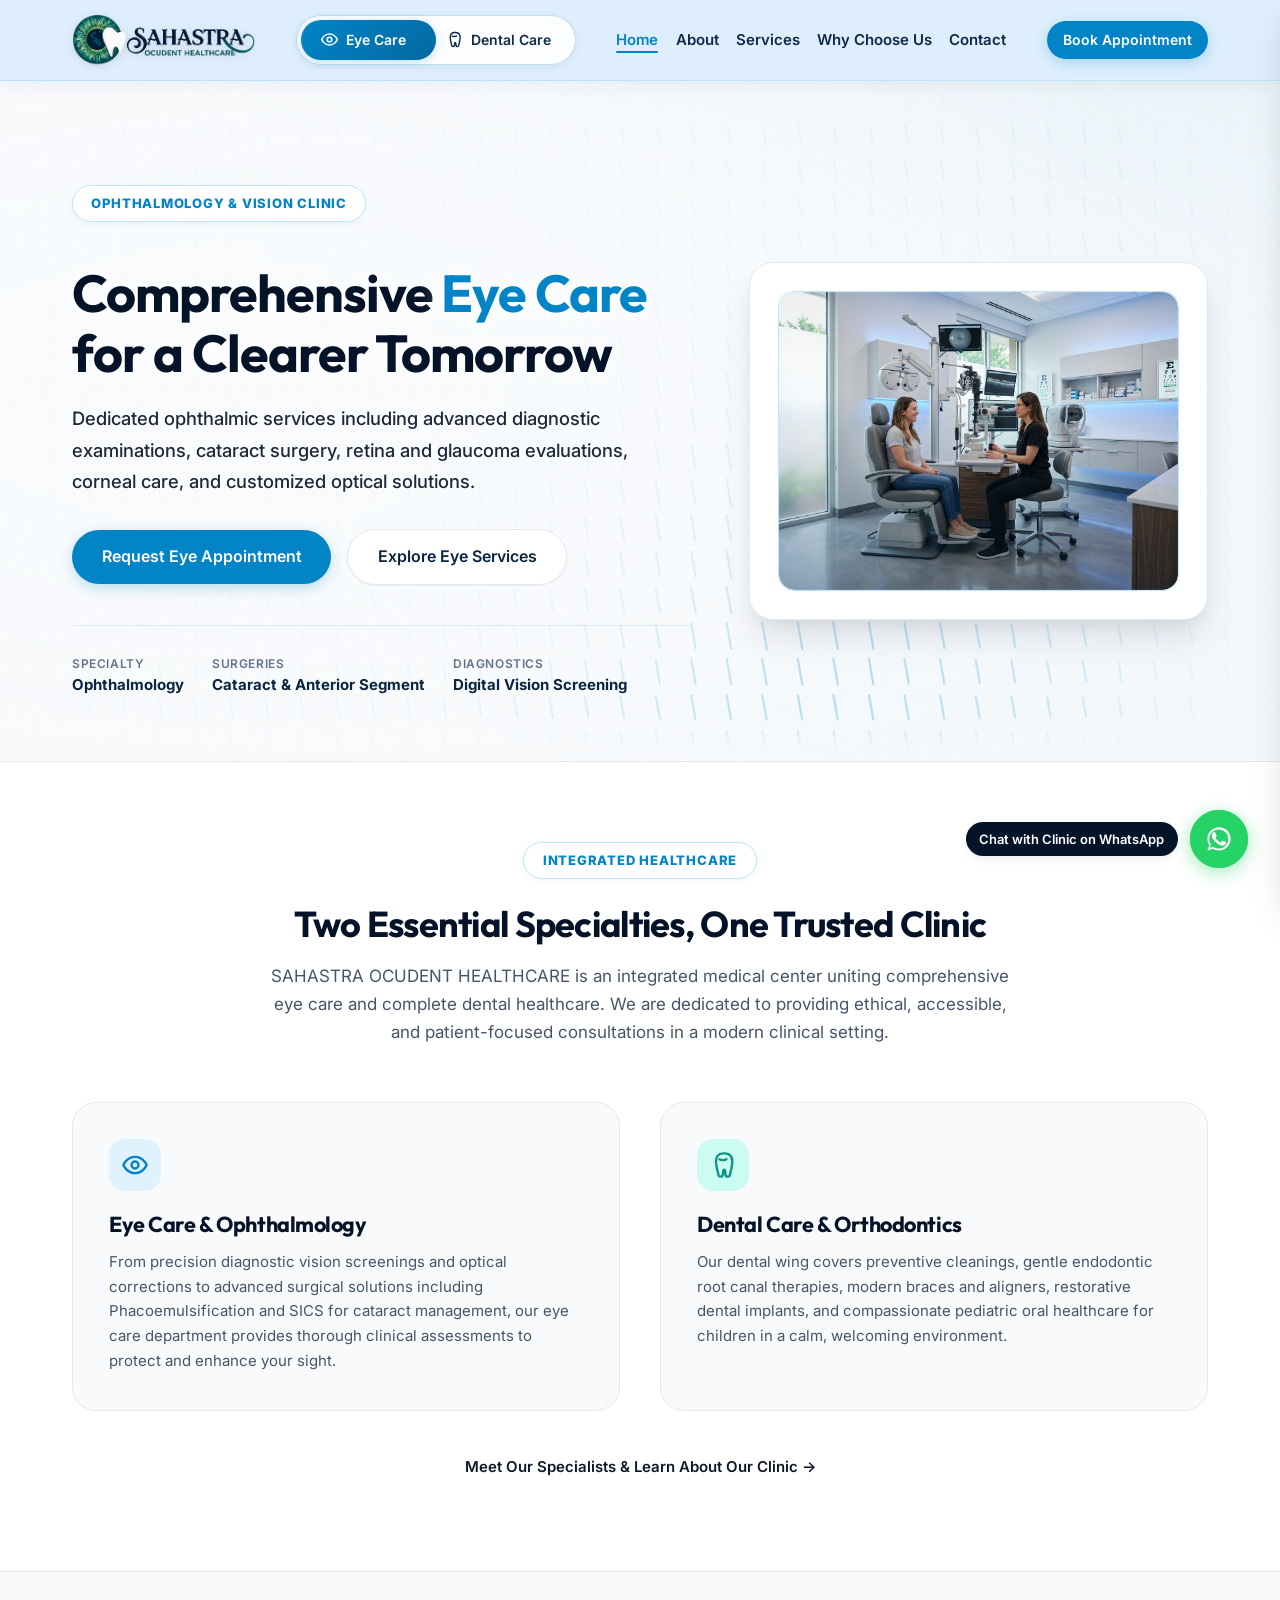
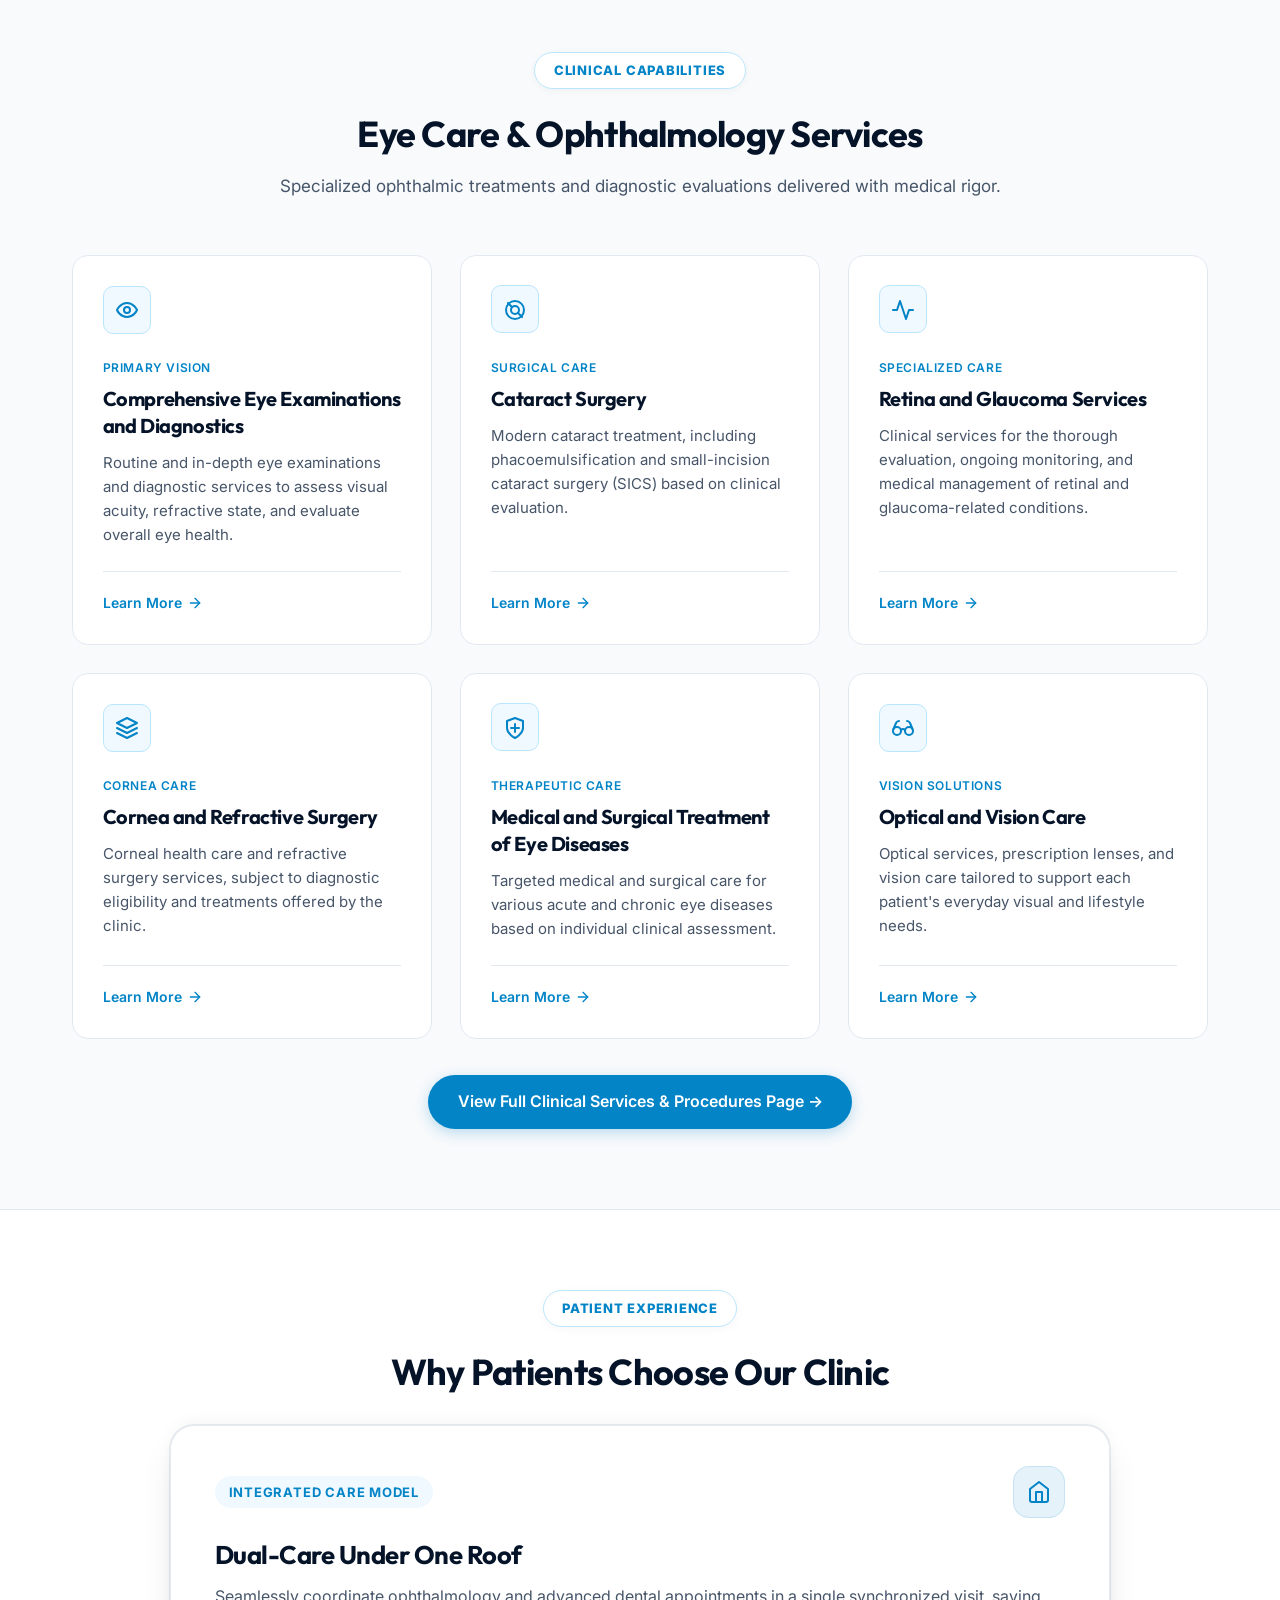
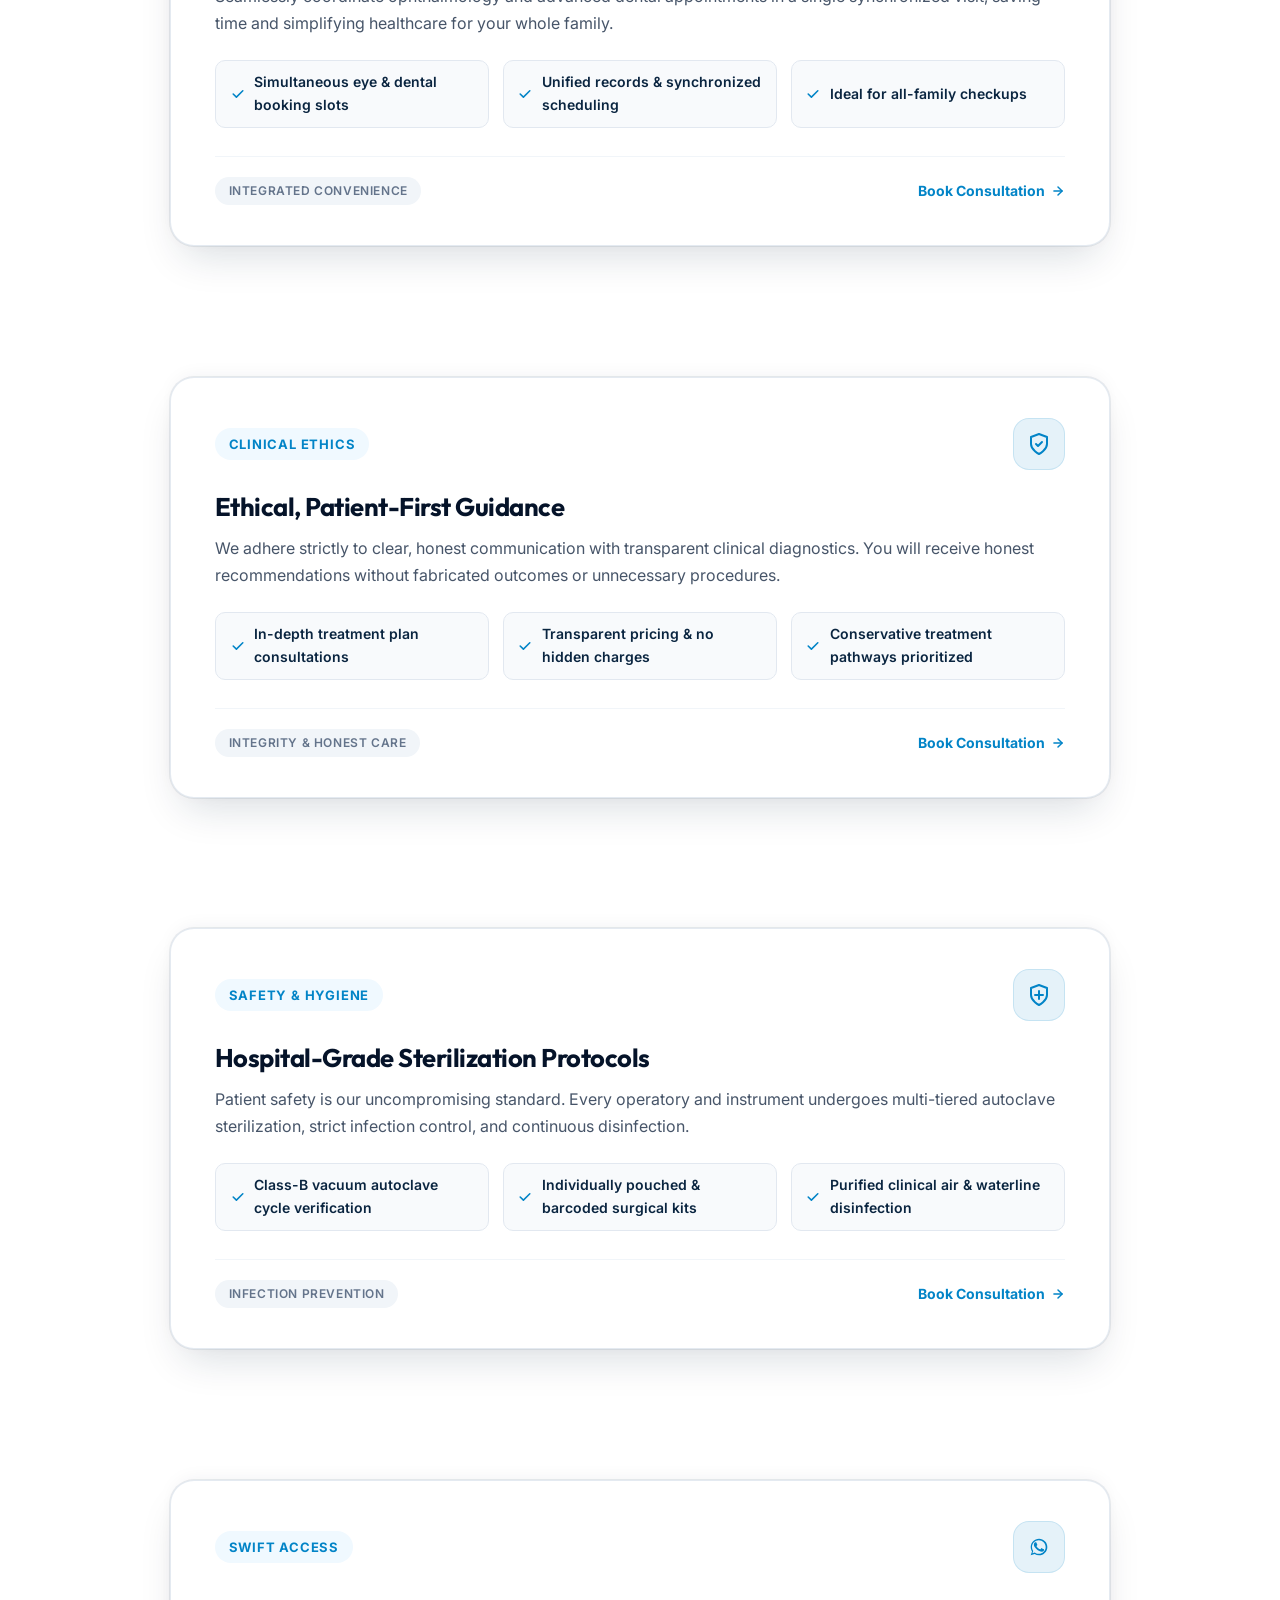
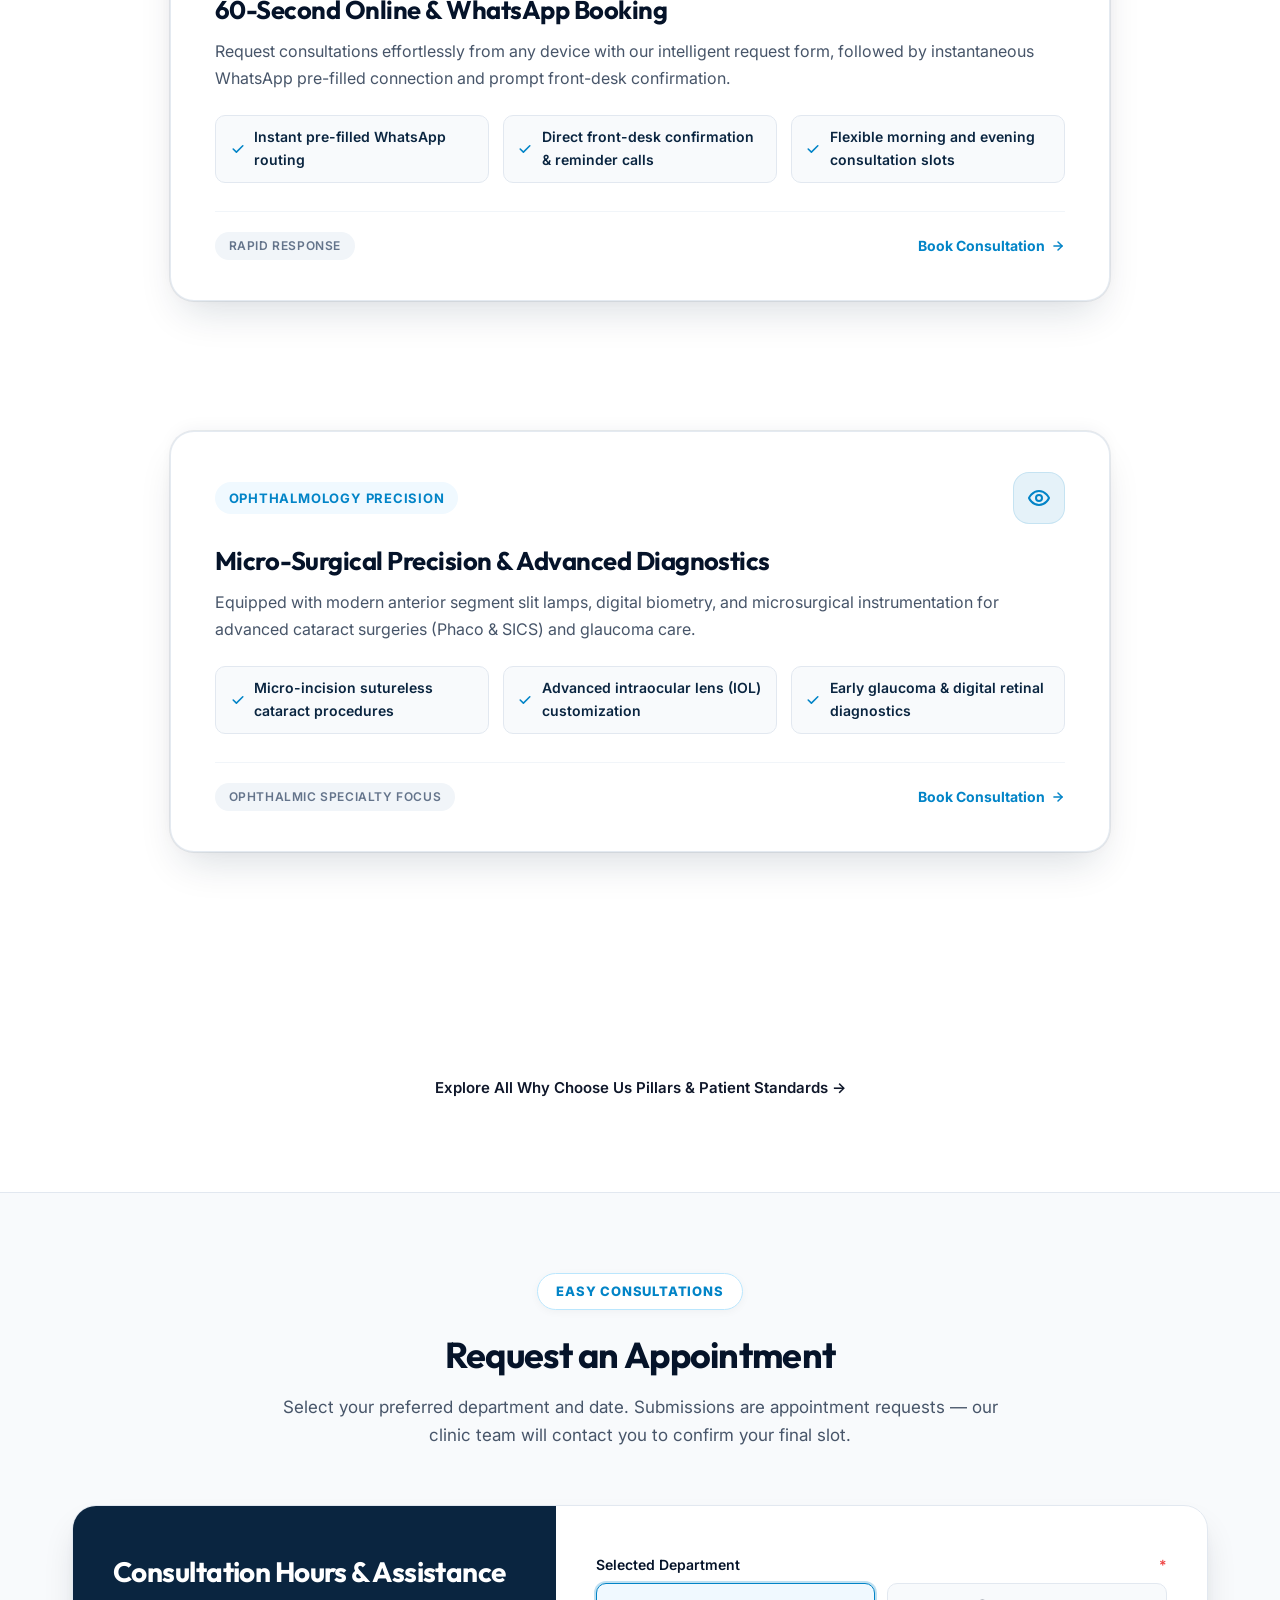
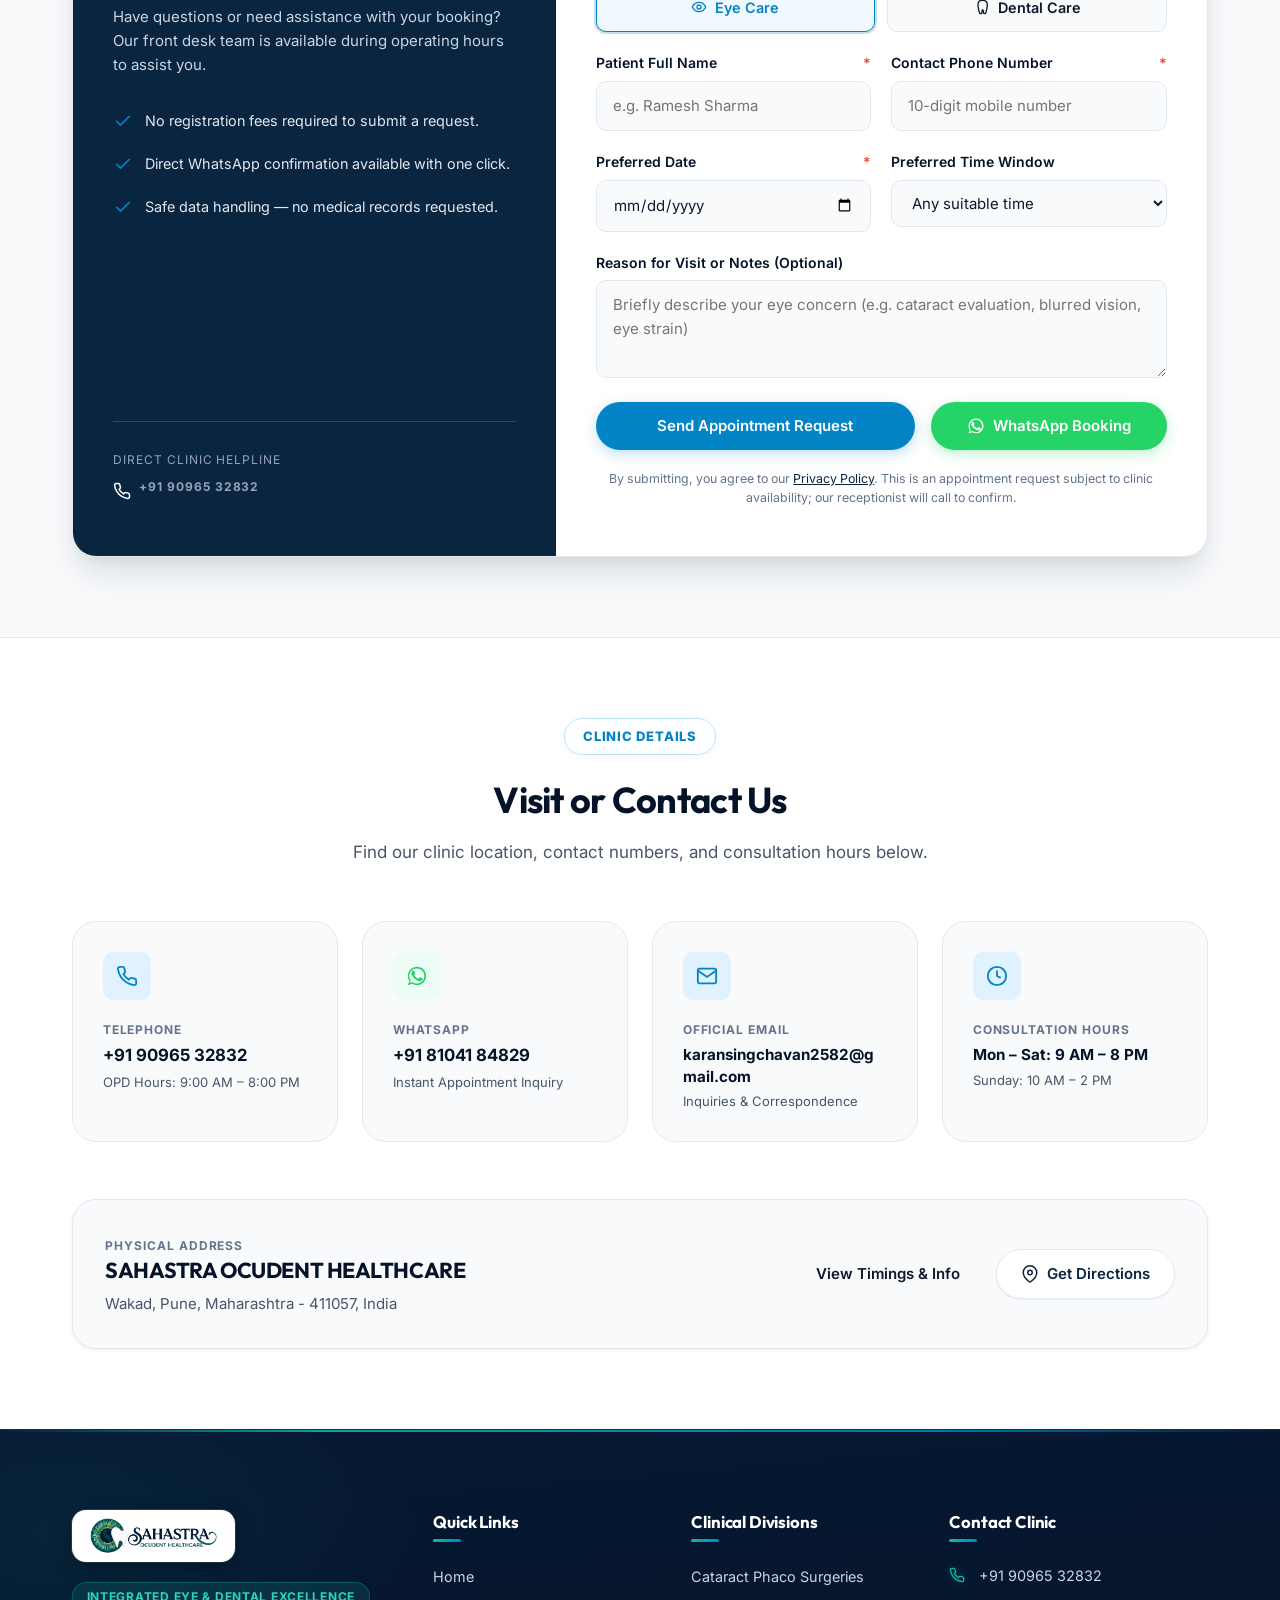
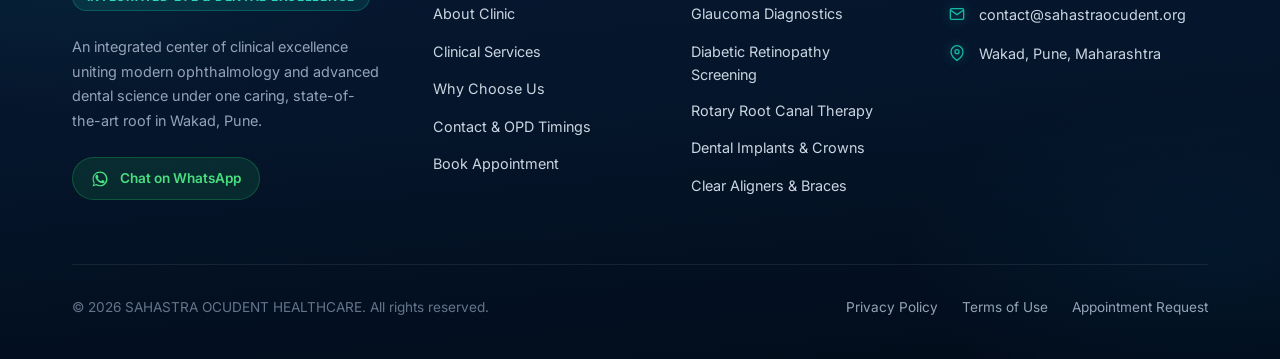
==== index.html @ e0b6ba3f "v1" ====
<!DOCTYPE html>
<html lang="en" data-department="eye-care">
<head>
  <meta charset="UTF-8">
  <meta name="viewport" content="width=device-width, initial-scale=1.0">
  <title>Eye Care & Ophthalmology | SAHASTRA OCUDENT HEALTHCARE</title>
  <meta name="description" content="Specialized eye examinations, cataract treatments (Phaco & SICS), retina, glaucoma, cornea, and vision care at Sahastra Ocudent Healthcare.">
  <meta name="keywords" content="eye care, ophthalmology, cataract surgery, dental clinic, dental care, dentist, root canal, braces, Sahastra Ocudent Healthcare">
  <meta name="author" content="SAHASTRA OCUDENT HEALTHCARE">
  
  <!-- Open Graph / Meta -->
  <meta property="og:type" content="website">
  <meta property="og:title" content="SAHASTRA OCUDENT HEALTHCARE - Integrated Eye & Dental Care">
  <meta property="og:description" content="Modern, compassionate eye care and dental healthcare clinic under one roof.">
  <meta property="og:image" content="assets/icons/Sahastra Ocellent Healthcare Logo.png">

  <!-- Google Fonts: Inter & Outfit -->
  <link rel="preconnect" href="https://fonts.googleapis.com">
  <link rel="preconnect" href="https://fonts.gstatic.com" crossorigin>
  <link href="https://fonts.googleapis.com/css2?family=Inter:wght@400;500;600;700&family=Outfit:wght@500;600;700;800&display=swap" rel="stylesheet">

  <!-- Custom Stylesheet -->
  <link rel="stylesheet" href="css/style.css?v=4.3">
</head>
<body>

  <!-- ========================================================================
       1. Top Header & Navigation with Department Switcher
       ======================================================================== -->
  <header class="site-header" id="site-header">
    <div class="container header-container">
      
      <!-- Brand Logo & Name (No 'LLP') -->
      <a href="index.html" class="brand-link" aria-label="Sahastra Ocudent Healthcare Homepage">
        <img src="assets/icons/sahastra-logo.png" alt="SAHASTRA OCUDENT HEALTHCARE Logo" class="brand-logo-img">
      </a>

      <!-- Defining Feature: Two-Button Department Switcher -->
      <nav class="dept-switcher-wrapper" aria-label="Department Switcher">
        <div class="dept-pill-indicator" id="dept-pill-indicator" aria-hidden="true"></div>
        <button type="button" class="dept-btn active" data-dept="eye-care" id="dept-btn-eye" aria-pressed="true">
          <svg viewBox="0 0 24 24" width="18" height="18" fill="none" stroke="currentColor" stroke-width="2" stroke-linecap="round" stroke-linejoin="round">
            <path d="M2 12s3-7 10-7 10 7 10 7-3 7-10 7-10-7-10-7Z"/>
            <circle cx="12" cy="12" r="3"/>
          </svg>
          <span>Eye Care</span>
        </button>
        <button type="button" class="dept-btn" data-dept="dental-care" id="dept-btn-dental" aria-pressed="false">
          <svg viewBox="0 0 24 24" width="18" height="18" fill="none" stroke="currentColor" stroke-width="2" stroke-linecap="round" stroke-linejoin="round">
            <path d="M12 2C8 2 6 5 6 9c0 3 1 7 2 11 0 1.5 1 2 2 2s2-1 2-3c0-2 .5-3 1-3s1 1 1 3c0 2 1 3 2 3s2-.5 2-2c1-4 2-8 2-11 0-4-2-7-7-7z"/>
            <path d="M9 7c1 1 5 1 6 0"/>
          </svg>
          <span>Dental Care</span>
        </button>
      </nav>

      <!-- Desktop Navigation Menu -->
      <ul class="nav-menu">
        <li><a href="/" class="nav-link active">Home</a></li>
        <li><a href="./about.html" class="nav-link">About</a></li>
        <li><a href="./services.html" class="nav-link">Services</a></li>
        <li><a href="./why-choose-us.html" class="nav-link">Why Choose Us</a></li>
        <li><a href="./contact.html" class="nav-link">Contact</a></li>
      </ul>

      <!-- Header Action -->
      <div class="header-actions">
        <a href="#appointment" class="btn btn-primary btn-sm header-cta-desktop">
          <span>Book Appointment</span>
        </a>

        <!-- Mobile Hamburger Button -->
        <button type="button" class="mobile-nav-toggle" id="mobile-nav-toggle" aria-label="Open mobile navigation menu" aria-expanded="false">
          <span></span>
          <span></span>
          <span></span>
        </button>
      </div>

    </div>
  </header>

  <!-- Mobile Navigation Drawer -->
  <div class="mobile-drawer-overlay" id="mobile-drawer-overlay"></div>
  <aside class="mobile-drawer" id="mobile-drawer" aria-label="Mobile Navigation">
    <div class="mobile-drawer-header">
      <img src="assets/icons/sahastra-logo.png" alt="SAHASTRA OCUDENT HEALTHCARE" style="height: 38px; width: auto; object-fit: contain;">
      <button type="button" class="mobile-drawer-close" id="mobile-drawer-close" aria-label="Close menu">
        <svg viewBox="0 0 24 24" width="20" height="20" fill="none" stroke="currentColor" stroke-width="2" stroke-linecap="round" stroke-linejoin="round">
          <line x1="18" y1="6" x2="6" y2="18"></line>
          <line x1="6" y1="6" x2="18" y2="18"></line>
        </svg>
      </button>
    </div>

    <ul class="mobile-nav-list">
      <li><a href="index.html" class="mobile-nav-link active">Home</a></li>
      <li><a href="about.html" class="mobile-nav-link">About Clinic</a></li>
      <li><a href="services.html" class="mobile-nav-link">Clinical Services</a></li>
      <li><a href="why-choose-us.html" class="mobile-nav-link">Why Choose Us</a></li>
      <li><a href="contact.html" class="mobile-nav-link">Clinic & Timings</a></li>
    </ul>

    <div style="margin-top: auto; display: flex; flex-direction: column; gap: 0.75rem;">
      <a href="#appointment" class="btn btn-primary btn-block mobile-nav-link" style="justify-content: center;">
        <span>Book an Appointment</span>
      </a>
      <a href="tel:+919096532832" class="btn btn-secondary btn-block" style="justify-content: center;">
        <span>Call: +91 90965 32832</span>
      </a>
    </div>
  </aside>

  <!-- ========================================================================
       2. Hero Section (Dynamic by Department with MagnetLines Background)
       ======================================================================== -->
  <section class="hero-section" id="hero">
    <!-- Interactive MagnetLines Vector Background -->
    <div class="hero-magnet-bg" id="hero-magnet-bg"></div>
    <div class="container hero-container">
      <div class="hero-grid">
        
        <!-- Hero Text Content -->
        <div class="hero-content">
          <div class="hero-badge-wrap">
            <span class="section-badge" id="hero-badge">Ophthalmology & Vision Clinic</span>
          </div>

          <h1 class="hero-title" id="hero-title">
            Comprehensive <span class="dept-highlight">Eye Care</span> for a Clearer Tomorrow
          </h1>

          <p class="hero-subtitle" id="hero-subtitle">
            Dedicated ophthalmic services including advanced diagnostic examinations, cataract surgery, retina and glaucoma evaluations, corneal care, and customized optical solutions.
          </p>

          <div class="hero-actions">
            <a href="#appointment" class="btn btn-primary btn-lg" id="hero-cta-primary">
              <span>Request Eye Appointment</span>
            </a>
            <a href="services.html" class="btn btn-secondary btn-lg" id="hero-cta-secondary">
              <span>Explore Eye Services</span>
            </a>
          </div>

          <!-- Hero Department Stats / Specialties -->
          <div class="hero-stats-row" id="hero-stats-row">
            <div class="hero-stat-item">
              <span class="stat-label">Specialty</span>
              <span class="stat-value">Ophthalmology</span>
            </div>
            <div class="hero-stat-item">
              <span class="stat-label">Surgeries</span>
              <span class="stat-value">Cataract & Anterior Segment</span>
            </div>
            <div class="hero-stat-item">
              <span class="stat-label">Diagnostics</span>
              <span class="stat-value">Digital Vision Screening</span>
            </div>
          </div>
        </div>

        <!-- Hero Visual Art & Interactive Card -->
        <div class="hero-visual-card">
          <div class="visual-art-canvas">
            <div class="hero-image-container" id="hero-art-container">
              <!-- Rendered dynamically by JavaScript -->
            </div>
          </div>
        </div>

      </div>
    </div>
  </section>

  <!-- ========================================================================
       3. Clinic Introduction Section (Integrated Specialties)
       ======================================================================== -->
  <section class="section intro-section" id="about">
    <div class="container">
      <div class="section-header">
        <span class="section-badge">Integrated Healthcare</span>
        <h2 class="section-title">Two Essential Specialties, One Trusted Clinic</h2>
        <p class="section-description">
          SAHASTRA OCUDENT HEALTHCARE is an integrated medical center uniting comprehensive eye care and complete dental healthcare. We are dedicated to providing ethical, accessible, and patient-focused consultations in a modern clinical setting.
        </p>
      </div>

      <div class="intro-grid">
        <!-- Eye Care Card -->
        <div class="intro-card">
          <div class="intro-card-icon">
            <svg viewBox="0 0 24 24" width="28" height="28" fill="none" stroke="currentColor" stroke-width="2" stroke-linecap="round" stroke-linejoin="round">
              <path d="M2 12s3-7 10-7 10 7 10 7-3 7-10 7-10-7-10-7Z"/>
              <circle cx="12" cy="12" r="3"/>
            </svg>
          </div>
          <h3 class="intro-card-title">Eye Care & Ophthalmology</h3>
          <p class="intro-card-text">
            From precision diagnostic vision screenings and optical corrections to advanced surgical solutions including Phacoemulsification and SICS for cataract management, our eye care department provides thorough clinical assessments to protect and enhance your sight.
          </p>
        </div>

        <!-- Dental Care Card -->
        <div class="intro-card">
          <div class="intro-card-icon" style="background-color: #ccfbf1; color: #0d9488;">
            <svg viewBox="0 0 24 24" width="28" height="28" fill="none" stroke="currentColor" stroke-width="2" stroke-linecap="round" stroke-linejoin="round">
              <path d="M12 2C8 2 6 5 6 9c0 3 1 7 2 11 0 1.5 1 2 2 2s2-1 2-3c0-2 .5-3 1-3s1 1 1 3c0 2 1 3 2 3s2-.5 2-2c1-4 2-8 2-11 0-4-2-7-7-7z"/>
              <path d="M9 7c1 1 5 1 6 0"/>
            </svg>
          </div>
          <h3 class="intro-card-title">Dental Care & Orthodontics</h3>
          <p class="intro-card-text">
            Our dental wing covers preventive cleanings, gentle endodontic root canal therapies, modern braces and aligners, restorative dental implants, and compassionate pediatric oral healthcare for children in a calm, welcoming environment.
          </p>
        </div>
      </div>

      <div style="display: flex; justify-content: center; gap: 1rem; margin-top: 2rem; flex-wrap: wrap;">
        <a href="about.html" class="btn btn-outline"><span>Meet Our Specialists & Learn About Our Clinic &rarr;</span></a>
      </div>
    </div>
  </section>

  <!-- ========================================================================
       4. Department Services Section (Dynamic per department)
       ======================================================================== -->
  <section class="section services-section" id="services">
    <div class="container">
      <div class="section-header">
        <span class="section-badge">Clinical Capabilities</span>
        <h2 class="section-title" id="services-section-title">Eye Care & Ophthalmology Services</h2>
        <p class="section-description" id="services-section-subtitle">
          Specialized ophthalmic treatments and diagnostic evaluations delivered with medical rigor.
        </p>
      </div>

      <!-- 6 Service Cards rendered dynamically by JS -->
      <div class="services-grid" id="services-grid">
        <!-- Rendered by app.js -->
      </div>

      <div style="display: flex; justify-content: center; margin-top: 2.25rem;">
        <a href="services.html" class="btn btn-primary btn-lg"><span>View Full Clinical Services & Procedures Page &rarr;</span></a>
      </div>
    </div>
  </section>

  <!-- ========================================================================
       5. Why Choose Us Section
       ======================================================================== -->
  <section class="section why-section" id="why-us">
    <div class="container">
      
      <!-- General Integrated Advantages -->
      <div class="section-header" style="margin-bottom: 2rem;">
        <span class="section-badge">Patient Experience</span>
        <h2 class="section-title">Why Patients Choose Our Clinic</h2>
      </div>

      <!-- React Bits <ScrollStack /> Component Mount -->
      <div id="patient-experience-stack" class="patient-experience-stack-wrapper">
        <!-- Rendered dynamically by ScrollStack -->
      </div>

      <div style="display: flex; justify-content: center; margin-top: 2rem;">
        <a href="why-choose-us.html" class="btn btn-outline"><span>Explore All Why Choose Us Pillars & Patient Standards &rarr;</span></a>
      </div>

    </div>
  </section>

  <!-- ========================================================================
       6. Appointment Booking Section (Interactive Form & WhatsApp Integration)
       ======================================================================== -->
  <section class="section appointment-section" id="appointment">
    <div class="container">
      <div class="section-header">
        <span class="section-badge">Easy Consultations</span>
        <h2 class="section-title">Request an Appointment</h2>
        <p class="section-description">
          Select your preferred department and date. Submissions are appointment requests — our clinic team will contact you to confirm your final slot.
        </p>
      </div>

      <div class="booking-wrapper">
        
        <!-- Left Information Panel -->
        <div class="booking-info-panel">
          <div>
            <h3>Consultation Hours & Assistance</h3>
            <p>
              Have questions or need assistance with your booking? Our front desk team is available during operating hours to assist you.
            </p>

            <ul class="booking-perks">
              <li class="booking-perk-item">
                <svg viewBox="0 0 24 24" width="20" height="20" fill="none" stroke="currentColor" stroke-width="2">
                  <polyline points="20 6 9 17 4 12"/>
                </svg>
                <span>No registration fees required to submit a request.</span>
              </li>
              <li class="booking-perk-item">
                <svg viewBox="0 0 24 24" width="20" height="20" fill="none" stroke="currentColor" stroke-width="2">
                  <polyline points="20 6 9 17 4 12"/>
                </svg>
                <span>Direct WhatsApp confirmation available with one click.</span>
              </li>
              <li class="booking-perk-item">
                <svg viewBox="0 0 24 24" width="20" height="20" fill="none" stroke="currentColor" stroke-width="2">
                  <polyline points="20 6 9 17 4 12"/>
                </svg>
                <span>Safe data handling — no medical records requested.</span>
              </li>
            </ul>
          </div>

          <div class="booking-direct-support">
            <span>Direct Clinic Helpline</span>
            <a href="tel:+919096532832" id="direct-call-link">
              <svg viewBox="0 0 24 24" width="18" height="18" fill="none" stroke="currentColor" stroke-width="2">
                <path d="M22 16.92v3a2 2 0 0 1-2.18 2 19.79 19.79 0 0 1-8.63-3.07 19.5 19.5 0 0 1-6-6 19.79 19.79 0 0 1-3.07-8.67A2 2 0 0 1 4.11 2h3a2 2 0 0 1 2 1.72 12.84 12.84 0 0 0 .7 2.81 2 2 0 0 1-.45 2.11L8.09 9.91a16 16 0 0 0 6 6l1.27-1.27a2 2 0 0 1 2.11-.45 12.84 12.84 0 0 0 2.81.7A2 2 0 0 1 22 16.92z"/>
              </svg>
              <span>+91 90965 32832</span>
            </a>
          </div>
        </div>

        <!-- Right Booking Form Panel -->
        <div class="booking-form-panel">
          
          <!-- Submission Alert Notification -->
          <div class="form-status-alert" id="form-status-alert" role="alert">
            <!-- Populated on submit -->
          </div>

          <form id="appointment-form" novalidate>
            <div class="form-grid">
              
              <!-- 1. Department Selection (Synced with current department) -->
              <div class="form-group span-full">
                <label class="form-label">
                  <span>Selected Department</span>
                  <span class="req-star">*</span>
                </label>
                <div class="dept-radio-group">
                  <label class="dept-radio-label checked" id="radio-label-eye">
                    <input type="radio" name="form-dept" value="eye-care" checked>
                    <svg viewBox="0 0 24 24" width="16" height="16" fill="none" stroke="currentColor" stroke-width="2">
                      <path d="M2 12s3-7 10-7 10 7 10 7-3 7-10 7-10-7-10-7Z"/>
                      <circle cx="12" cy="12" r="3"/>
                    </svg>
                    <span>Eye Care</span>
                  </label>
                  <label class="dept-radio-label" id="radio-label-dental">
                    <input type="radio" name="form-dept" value="dental-care">
                    <svg viewBox="0 0 24 24" width="16" height="16" fill="none" stroke="currentColor" stroke-width="2">
                      <path d="M12 2C8 2 6 5 6 9c0 3 1 7 2 11 0 1.5 1 2 2 2s2-1 2-3c0-2 .5-3 1-3s1 1 1 3c0 2 1 3 2 3s2-.5 2-2c1-4 2-8 2-11 0-4-2-7-7-7z"/>
                    </svg>
                    <span>Dental Care</span>
                  </label>
                </div>
              </div>

              <!-- 2. Patient Name -->
              <div class="form-group">
                <label for="patient-name" class="form-label">
                  <span>Patient Full Name</span>
                  <span class="req-star">*</span>
                </label>
                <input type="text" id="patient-name" class="form-control" placeholder="e.g. Ramesh Sharma" required autocomplete="name">
                <span class="error-text" id="name-error">Please enter a valid patient full name.</span>
              </div>

              <!-- 3. Contact Phone Number (Indian) -->
              <div class="form-group">
                <label for="contact-number" class="form-label">
                  <span>Contact Phone Number</span>
                  <span class="req-star">*</span>
                </label>
                <input type="tel" id="contact-number" class="form-control" placeholder="10-digit mobile number" required autocomplete="tel">
                <span class="error-text" id="phone-error">Please enter a valid 10-digit Indian phone number.</span>
              </div>

              <!-- 4. Preferred Appointment Date -->
              <div class="form-group">
                <label for="appointment-date" class="form-label">
                  <span>Preferred Date</span>
                  <span class="req-star">*</span>
                </label>
                <input type="date" id="appointment-date" class="form-control" required>
                <span class="error-text" id="date-error">Please choose a valid upcoming appointment date.</span>
              </div>

              <!-- 5. Preferred Time Preference (Optional) -->
              <div class="form-group">
                <label for="preferred-time" class="form-label">
                  <span>Preferred Time Window</span>
                </label>
                <select id="preferred-time" class="form-control">
                  <option value="Morning (9:00 AM – 12:00 PM)">Morning (9:00 AM – 12:00 PM)</option>
                  <option value="Afternoon (12:00 PM – 4:00 PM)">Afternoon (12:00 PM – 4:00 PM)</option>
                  <option value="Evening (4:00 PM – 8:00 PM)">Evening (4:00 PM – 8:00 PM)</option>
                  <option value="Any suitable time" selected>Any suitable time</option>
                </select>
              </div>

              <!-- 6. Optional Short Message -->
              <div class="form-group span-full">
                <label for="appointment-message" class="form-label">
                  <span>Reason for Visit or Notes (Optional)</span>
                </label>
                <textarea id="appointment-message" class="form-control" rows="3" placeholder="Brief note, e.g. routine vision check-up, root canal consultation, tooth sensitivity..."></textarea>
              </div>

            </div>

            <!-- Dual Submission Paths (Email / Web Form vs WhatsApp) -->
            <div class="form-actions-split">
              <button type="submit" class="btn btn-primary btn-block" id="email-submit-btn">
                <span>Send Appointment Request</span>
              </button>
              
              <button type="button" class="btn btn-whatsapp btn-block" id="whatsapp-submit-btn">
                <svg viewBox="0 0 24 24" width="18" height="18" fill="currentColor">
                  <path d="M17.472 14.382c-.301-.15-1.776-.876-2.052-.976-.275-.101-.476-.15-.677.15-.2.301-.776.976-.952 1.177-.175.201-.351.226-.652.075-.301-.15-1.272-.469-2.424-1.496-.895-.798-1.5-1.784-1.676-2.085-.175-.301-.019-.464.132-.614.136-.135.301-.351.452-.527.15-.175.2-.301.3-.502.101-.201.05-.376-.025-.526-.075-.151-.677-1.632-.928-2.235-.244-.588-.492-.508-.677-.518l-.578-.01c-.201 0-.527.076-.803.376-.276.302-1.054 1.03-1.054 2.512 0 1.482 1.08 2.912 1.23 3.113.151.201 2.126 3.246 5.15 4.553.72.311 1.282.497 1.72.637.724.23 1.382.197 1.903.12.58-.087 1.776-.726 2.026-1.428.251-.703.251-1.305.176-1.43-.075-.125-.276-.201-.577-.351zM12.04 2C6.54 2 2.08 6.46 2.08 11.96c0 1.98.58 3.82 1.58 5.37L2 22l4.82-1.61c1.48.91 3.22 1.44 5.22 1.44 5.5 0 9.96-4.46 9.96-9.96S17.54 2 12.04 2zm0 18.23c-1.75 0-3.37-.53-4.73-1.44l-.34-.23-2.86.95.96-2.78-.23-.37a8.17 8.17 0 0 1-1.25-4.4c0-4.52 3.68-8.2 8.2-8.2s8.2 3.68 8.2 8.2-3.68 8.27-8.2 8.27z"/>
                </svg>
                <span>WhatsApp Booking</span>
              </button>
            </div>

            <p class="form-privacy-note">
              By submitting, you agree to our <a href="#privacy" class="open-privacy-policy">Privacy Policy</a>. This is an appointment request subject to clinic availability; our receptionist will call to confirm.
            </p>
          </form>

        </div>

      </div>
    </div>
  </section>

  <!-- ========================================================================
       7. Contact and Location Section
       ======================================================================== -->
  <section class="section contact-section" id="contact">
    <div class="container">
      <div class="section-header">
        <span class="section-badge">Clinic Details</span>
        <h2 class="section-title">Visit or Contact Us</h2>
        <p class="section-description">
          Find our clinic location, contact numbers, and consultation hours below.
        </p>
      </div>

      <div class="contact-grid">
        <!-- Phone -->
        <div class="contact-card">
          <div class="contact-icon-box">
            <svg viewBox="0 0 24 24" width="22" height="22" fill="none" stroke="currentColor" stroke-width="2">
              <path d="M22 16.92v3a2 2 0 0 1-2.18 2 19.79 19.79 0 0 1-8.63-3.07 19.5 19.5 0 0 1-6-6 19.79 19.79 0 0 1-3.07-8.67A2 2 0 0 1 4.11 2h3a2 2 0 0 1 2 1.72 12.84 12.84 0 0 0 .7 2.81 2 2 0 0 1-.45 2.11L8.09 9.91a16 16 0 0 0 6 6l1.27-1.27a2 2 0 0 1 2.11-.45 12.84 12.84 0 0 0 2.81.7A2 2 0 0 1 22 16.92z"/>
            </svg>
          </div>
          <span class="contact-label">Telephone</span>
          <a href="tel:+919096532832" class="contact-val">+91 90965 32832</a>
          <span class="contact-sub">OPD Hours: 9:00 AM – 8:00 PM</span>
        </div>

        <!-- WhatsApp -->
        <div class="contact-card">
          <div class="contact-icon-box" style="background-color: var(--color-whatsapp-bg); color: var(--color-whatsapp);">
            <svg viewBox="0 0 24 24" width="22" height="22" fill="currentColor">
              <path d="M17.472 14.382c-.301-.15-1.776-.876-2.052-.976-.275-.101-.476-.15-.677.15-.2.301-.776.976-.952 1.177-.175.201-.351.226-.652.075-.301-.15-1.272-.469-2.424-1.496-.895-.798-1.5-1.784-1.676-2.085-.175-.301-.019-.464.132-.614.136-.135.301-.351.452-.527.15-.175.2-.301.3-.502.101-.201.05-.376-.025-.526-.075-.151-.677-1.632-.928-2.235-.244-.588-.492-.508-.677-.518l-.578-.01c-.201 0-.527.076-.803.376-.276.302-1.054 1.03-1.054 2.512 0 1.482 1.08 2.912 1.23 3.113.151.201 2.126 3.246 5.15 4.553.72.311 1.282.497 1.72.637.724.23 1.382.197 1.903.12.58-.087 1.776-.726 2.026-1.428.251-.703.251-1.305.176-1.43-.075-.125-.276-.201-.577-.351zM12.04 2C6.54 2 2.08 6.46 2.08 11.96c0 1.98.58 3.82 1.58 5.37L2 22l4.82-1.61c1.48.91 3.22 1.44 5.22 1.44 5.5 0 9.96-4.46 9.96-9.96S17.54 2 12.04 2zm0 18.23c-1.75 0-3.37-.53-4.73-1.44l-.34-.23-2.86.95.96-2.78-.23-.37a8.17 8.17 0 0 1-1.25-4.4c0-4.52 3.68-8.2 8.2-8.2s8.2 3.68 8.2 8.2-3.68 8.27-8.2 8.27z"/>
            </svg>
          </div>
          <span class="contact-label">WhatsApp</span>
          <a href="https://wa.me/918104184829" target="_blank" rel="noopener noreferrer" class="contact-val" id="direct-whatsapp-link">+91 81041 84829</a>
          <span class="contact-sub">Instant Appointment Inquiry</span>
        </div>

        <!-- Official Email -->
        <div class="contact-card">
          <div class="contact-icon-box">
            <svg viewBox="0 0 24 24" width="22" height="22" fill="none" stroke="currentColor" stroke-width="2">
              <path d="M4 4h16c1.1 0 2 .9 2 2v12c0 1.1-.9 2-2 2H4c-1.1 0-2-.9-2-2V6c0-1.1.9-2 2-2z"/>
              <polyline points="22,6 12,13 2,6"/>
            </svg>
          </div>
          <span class="contact-label">Official Email</span>
          <a href="mailto:karansingchavan2582@gmail.com" class="contact-val" style="font-size: 0.95rem; word-break: break-all;" id="direct-email-link">karansingchavan2582@gmail.com</a>
          <span class="contact-sub">Inquiries & Correspondence</span>
        </div>

        <!-- Operating Hours -->
        <div class="contact-card">
          <div class="contact-icon-box">
            <svg viewBox="0 0 24 24" width="22" height="22" fill="none" stroke="currentColor" stroke-width="2">
              <circle cx="12" cy="12" r="10"/>
              <polyline points="12 6 12 12 16 14"/>
            </svg>
          </div>
          <span class="contact-label">Consultation Hours</span>
          <span class="contact-val" style="font-size: 0.95rem;">Mon – Sat: 9 AM – 8 PM</span>
          <span class="contact-sub">Sunday: 10 AM – 2 PM</span>
        </div>
      </div>

      <!-- Address & Map Card -->
      <div class="map-preview-card">
        <div class="map-card-info">
          <span class="contact-label">Physical Address</span>
          <h4>SAHASTRA OCUDENT HEALTHCARE</h4>
          <p>Wakad, Pune, Maharashtra - 411057, India</p>
        </div>
        <div style="display: flex; gap: 0.75rem; flex-wrap: wrap; align-items: center;">
          <a href="contact.html" class="btn btn-outline"><span>View Timings & Info</span></a>
          <a href="https://maps.google.com/?q=Wakad+Pune+Maharashtra" target="_blank" rel="noopener noreferrer" class="btn btn-secondary">
            <svg viewBox="0 0 24 24" width="18" height="18" fill="none" stroke="currentColor" stroke-width="2">
              <path d="M21 10c0 7-9 13-9 13s-9-6-9-13a9 9 0 0 1 18 0z"/>
              <circle cx="12" cy="10" r="3"/>
            </svg>
            <span>Get Directions</span>
          </a>
        </div>
      </div>

    </div>
  </section>

  <!-- ========================================================================
       8. Footer
       ======================================================================== -->
  <footer class="site-footer">
    <div class="container">
      <div class="footer-grid">
        
        <!-- Brand Summary -->
        <div class="footer-col footer-col-brand">
          <div class="footer-brand">
            <div class="footer-logo-wrap">
              <img src="assets/icons/sahastra-logo.png" alt="SAHASTRA OCUDENT HEALTHCARE" class="footer-logo-img">
            </div>
            <span class="footer-brand-badge">Integrated Eye & Dental Excellence</span>
          </div>
          <p class="footer-desc">
            An integrated center of clinical excellence uniting modern ophthalmology and advanced dental science under one caring, state-of-the-art roof in Wakad, Pune.
          </p>
          <div class="footer-social-links">
            <a href="https://wa.me/919096532832" target="_blank" rel="noopener noreferrer" aria-label="WhatsApp Clinic Desk" class="footer-social-btn">
              <svg viewBox="0 0 24 24" width="18" height="18" fill="currentColor"><path d="M17.472 14.382c-.301-.15-1.776-.876-2.052-.976-.275-.101-.476-.15-.677.15-.2.301-.776.976-.952 1.177-.175.201-.351.226-.652.075-.301-.15-1.272-.469-2.424-1.496-.895-.798-1.5-1.784-1.676-2.085-.175-.301-.019-.464.132-.614.136-.135.301-.351.452-.527.15-.175.2-.301.3-.502.101-.201.05-.376-.025-.526-.075-.151-.677-1.632-.928-2.235-.244-.588-.492-.508-.677-.518l-.578-.01c-.201 0-.527.076-.803.376-.276.302-1.054 1.03-1.054 2.512 0 1.482 1.08 2.912 1.23 3.113.151.201 2.126 3.246 5.15 4.553.72.311 1.282.497 1.72.637.724.23 1.382.197 1.903.12.58-.087 1.776-.726 2.026-1.428.251-.703.251-1.305.176-1.43-.075-.125-.276-.201-.577-.351zM12.04 2C6.54 2 2.08 6.46 2.08 11.96c0 1.98.58 3.82 1.58 5.37L2 22l4.82-1.61c1.48.91 3.22 1.44 5.22 1.44 5.5 0 9.96-4.46 9.96-9.96S17.54 2 12.04 2zm0 18.23c-1.75 0-3.37-.53-4.73-1.44l-.34-.23-2.86.95.96-2.78-.23-.37a8.17 8.17 0 0 1-1.25-4.4c0-4.52 3.68-8.2 8.2-8.2s8.2 3.68 8.2 8.2-3.68 8.27-8.2 8.27z"/></svg>
              <span>Chat on WhatsApp</span>
            </a>
          </div>
        </div>

        <!-- Quick Links -->
        <div class="footer-col">
          <h4 class="footer-heading">Quick Links</h4>
          <ul class="footer-links">
            <li><a href="index.html">Home</a></li>
            <li><a href="about.html">About Clinic</a></li>
            <li><a href="services.html">Clinical Services</a></li>
            <li><a href="why-choose-us.html">Why Choose Us</a></li>
            <li><a href="contact.html">Contact & OPD Timings</a></li>
            <li><a href="contact.html#appointment-section">Book Appointment</a></li>
          </ul>
        </div>

        <!-- Clinical Divisions -->
        <div class="footer-col">
          <h4 class="footer-heading">Clinical Divisions</h4>
          <ul class="footer-links">
            <li><a href="services.html">Cataract Phaco Surgeries</a></li>
            <li><a href="services.html">Glaucoma Diagnostics</a></li>
            <li><a href="services.html">Diabetic Retinopathy Screening</a></li>
            <li><a href="services.html">Rotary Root Canal Therapy</a></li>
            <li><a href="services.html">Dental Implants & Crowns</a></li>
            <li><a href="services.html">Clear Aligners & Braces</a></li>
          </ul>
        </div>

        <!-- Clinic Details -->
        <div class="footer-col">
          <h4 class="footer-heading">Contact Clinic</h4>
          <div class="footer-contact-item">
            <svg viewBox="0 0 24 24" width="16" height="16" fill="none" stroke="currentColor" stroke-width="2"><path d="M22 16.92v3a2 2 0 0 1-2.18 2 19.79 19.79 0 0 1-8.63-3.07 19.5 19.5 0 0 1-6-6 19.79 19.79 0 0 1-3.07-8.67A2 2 0 0 1 4.11 2h3a2 2 0 0 1 2 1.72 12.84 12.84 0 0 0 .7 2.81 2 2 0 0 1-.45 2.11L8.09 9.91a16 16 0 0 0 6 6l1.27-1.27a2 2 0 0 1 2.11-.45 12.84 12.84 0 0 0 2.81.7A2 2 0 0 1 22 16.92z"/></svg>
            <a href="tel:+919096532832">+91 90965 32832</a>
          </div>
          <div class="footer-contact-item">
            <svg viewBox="0 0 24 24" width="16" height="16" fill="none" stroke="currentColor" stroke-width="2"><path d="M4 4h16c1.1 0 2 .9 2 2v12c0 1.1-.9 2-2 2H4c-1.1 0-2-.9-2-2V6c0-1.1.9-2 2-2z"/><polyline points="22,6 12,13 2,6"/></svg>
            <a href="mailto:contact@sahastraocudent.org">contact@sahastraocudent.org</a>
          </div>
          <div class="footer-contact-item">
            <svg viewBox="0 0 24 24" width="16" height="16" fill="none" stroke="currentColor" stroke-width="2"><path d="M21 10c0 7-9 13-9 13s-9-6-9-13a9 9 0 0 1 18 0z"/><circle cx="12" cy="10" r="3"/></svg>
            <span>Wakad, Pune, Maharashtra</span>
          </div>
        </div>
      </div>

      <div class="footer-bottom">
        <div>&copy; 2026 SAHASTRA OCUDENT HEALTHCARE. All rights reserved.</div>
        <div class="footer-bottom-links">
          <a href="#privacy" class="open-privacy-policy">Privacy Policy</a>
          <a href="#terms" class="open-terms-modal">Terms of Use</a>
          <a href="contact.html#appointment-section">Appointment Request</a>
        </div>
      </div>
    </div>
  </footer>

  <!-- ========================================================================
       9. Floating WhatsApp Quick Action Button
       ======================================================================== -->
  <div class="floating-whatsapp">
    <span class="floating-whatsapp-tooltip">Chat with Clinic on WhatsApp</span>
    <a href="https://wa.me/919096532832" target="_blank" rel="noopener noreferrer" class="floating-whatsapp-btn" id="floating-whatsapp-link" aria-label="Chat with Sahastra Ocudent Healthcare on WhatsApp">
      <svg viewBox="0 0 24 24" width="28" height="28" fill="currentColor">
        <path d="M17.472 14.382c-.301-.15-1.776-.876-2.052-.976-.275-.101-.476-.15-.677.15-.2.301-.776.976-.952 1.177-.175.201-.351.226-.652.075-.301-.15-1.272-.469-2.424-1.496-.895-.798-1.5-1.784-1.676-2.085-.175-.301-.019-.464.132-.614.136-.135.301-.351.452-.527.15-.175.2-.301.3-.502.101-.201.05-.376-.025-.526-.075-.151-.677-1.632-.928-2.235-.244-.588-.492-.508-.677-.518l-.578-.01c-.201 0-.527.076-.803.376-.276.302-1.054 1.03-1.054 2.512 0 1.482 1.08 2.912 1.23 3.113.151.201 2.126 3.246 5.15 4.553.72.311 1.282.497 1.72.637.724.23 1.382.197 1.903.12.58-.087 1.776-.726 2.026-1.428.251-.703.251-1.305.176-1.43-.075-.125-.276-.201-.577-.351zM12.04 2C6.54 2 2.08 6.46 2.08 11.96c0 1.98.58 3.82 1.58 5.37L2 22l4.82-1.61c1.48.91 3.22 1.44 5.22 1.44 5.5 0 9.96-4.46 9.96-9.96S17.54 2 12.04 2zm0 18.23c-1.75 0-3.37-.53-4.73-1.44l-.34-.23-2.86.95.96-2.78-.23-.37a8.17 8.17 0 0 1-1.25-4.4c0-4.52 3.68-8.2 8.2-8.2s8.2 3.68 8.2 8.2-3.68 8.27-8.2 8.27z"/>
      </svg>
    </a>
  </div>

  <!-- ========================================================================
       10. Accessible Modal Dialogs
       ======================================================================== -->
  <!-- Service Details Modal -->
  <div class="modal-backdrop" id="service-modal-backdrop" role="dialog" aria-modal="true" aria-labelledby="service-modal-title">
    <div class="modal-window">
      <button type="button" class="modal-close-btn" id="service-modal-close" aria-label="Close service modal">
        <svg viewBox="0 0 24 24" width="20" height="20" fill="none" stroke="currentColor" stroke-width="2">
          <line x1="18" y1="6" x2="6" y2="18"></line>
          <line x1="6" y1="6" x2="18" y2="18"></line>
        </svg>
      </button>

      <span class="modal-tag" id="service-modal-tag">Department Service</span>
      <h3 class="modal-title" id="service-modal-title">Service Details</h3>
      <p class="modal-body" id="service-modal-body">Clinical information and details.</p>

      <h4 style="font-size: 1rem; margin-bottom: 0.75rem; color: var(--color-navy-950);">Clinical Highlights & Procedures</h4>
      <ul class="modal-points-list" id="service-modal-points">
        <!-- Rendered dynamically -->
      </ul>

      <div style="display: flex; gap: 1rem; flex-wrap: wrap;">
        <button type="button" class="btn btn-primary" id="service-modal-book-btn">
          <span>Request Appointment for this Service</span>
        </button>
      </div>
    </div>
  </div>

  <!-- Privacy Policy / Terms Modal -->
  <div class="modal-backdrop" id="policy-modal-backdrop" role="dialog" aria-modal="true" aria-labelledby="policy-modal-title">
    <div class="modal-window">
      <button type="button" class="modal-close-btn" id="policy-modal-close" aria-label="Close modal">
        <svg viewBox="0 0 24 24" width="20" height="20" fill="none" stroke="currentColor" stroke-width="2">
          <line x1="18" y1="6" x2="6" y2="18"></line>
          <line x1="6" y1="6" x2="18" y2="18"></line>
        </svg>
      </button>

      <h3 class="modal-title" id="policy-modal-title">Policy Information</h3>
      <div class="modal-body" id="policy-modal-body">
        <!-- Rendered dynamically -->
      </div>
    </div>
  </div>

  <!-- ========================================================================
       11. Scripts
       ======================================================================== -->
  <script src="js/data.js"></script>
  <script src="js/magnetLines.js"></script>
  <script src="js/scrollStack.js"></script>
  <script src="js/app.js?v=4.3"></script>
</body>
</html>
---- css/style.css ----
/* ==========================================================================
   SAHASTRA OCUDENT HEALTHCARE - MASTER STYLESHEET
   Clean, Modern, Responsive, Accessible Healthcare UI
   ========================================================================== */

/* --------------------------------------------------------------------------
   1. CSS Custom Properties & Color Tokens
   -------------------------------------------------------------------------- */
:root {
  /* Brand Typography */
  --font-sans: 'Inter', system-ui, -apple-system, BlinkMacSystemFont, 'Segoe UI', Roboto, Oxygen, Ubuntu, Cantarell, sans-serif;
  --font-heading: 'Outfit', system-ui, -apple-system, BlinkMacSystemFont, 'Segoe UI', Roboto, sans-serif;

  /* Shared Neutrals & Slate Palette */
  --color-white: #ffffff;
  --color-bg-base: #f8fafc;
  --color-bg-card: #ffffff;
  --color-bg-subtle: #f1f5f9;
  --color-border: #e2e8f0;
  --color-border-hover: #cbd5e1;
  --color-text-main: #0f172a;
  --color-text-muted: #475569;
  --color-text-light: #64748b;
  --color-text-faint: #94a3b8;

  /* Primary Deep Medical Navy */
  --color-navy-950: #051329;
  --color-navy-900: #0a2540;
  --color-navy-800: #0f3b66;
  --color-navy-700: #1e4a78;

  /* Functional Accents */
  --color-whatsapp: #25d366;
  --color-whatsapp-hover: #20ba5a;
  --color-whatsapp-bg: #ecfdf5;
  --color-success: #10b981;
  --color-error: #ef4444;
  --color-warning: #f59e0b;

  /* Elevation Shadows */
  --shadow-xs: 0 1px 2px 0 rgba(15, 23, 42, 0.05);
  --shadow-sm: 0 2px 4px 0 rgba(15, 23, 42, 0.06);
  --shadow-md: 0 4px 12px -2px rgba(15, 23, 42, 0.08), 0 2px 6px -1px rgba(15, 23, 42, 0.04);
  --shadow-lg: 0 12px 24px -4px rgba(15, 23, 42, 0.1), 0 4px 8px -2px rgba(15, 23, 42, 0.05);
  --shadow-xl: 0 20px 35px -5px rgba(15, 23, 42, 0.12), 0 8px 16px -4px rgba(15, 23, 42, 0.06);
  --shadow-glow: 0 0 25px -5px var(--accent-glow);

  /* Border Radii */
  --radius-sm: 6px;
  --radius-md: 10px;
  --radius-lg: 16px;
  --radius-xl: 24px;
  --radius-full: 9999px;

  /* Transitions */
  --transition-fast: 0.18s cubic-bezier(0.4, 0, 0.2, 1);
  --transition-normal: 0.28s cubic-bezier(0.4, 0, 0.2, 1);
  --transition-smooth: 0.45s cubic-bezier(0.16, 1, 0.3, 1);

  /* Dynamic Department Theme Variables - Eye Care by default */
  --accent-primary: #0284c7;
  --accent-hover: #0369a1;
  --accent-light: #e0f2fe;
  --accent-subtle: #f0f9ff;
  --accent-border: #bae6fd;
  --accent-glow: rgba(2, 132, 199, 0.25);
  --dept-gradient: linear-gradient(135deg, #0284c7 0%, #0369a1 100%);
  --dept-bg-tint: radial-gradient(circle at 85% 15%, rgba(2, 132, 199, 0.07) 0%, rgba(248, 250, 252, 0) 65%);

  /* Header Color Tokens (Crafted to make white teeth in logo fully visible with high contrast) */
  --header-bg: rgba(222, 238, 252, 0.95);
  --header-bg-scrolled: rgba(210, 232, 250, 0.98);
  --header-border: #bae6fd;
  --header-border-scrolled: #93c5fd;
  --header-nav-color: #0f2b48;
  --header-nav-hover: #0284c7;
  --header-switcher-bg: rgba(255, 255, 255, 0.9);
  --header-switcher-border: rgba(2, 132, 199, 0.25);
}

/* Dental Care Theme Overrides */
[data-department="dental-care"] {
  --accent-primary: #0d9488;
  --accent-hover: #0f766e;
  --accent-light: #ccfbf1;
  --accent-subtle: #f0fdfa;
  --accent-border: #99f6e4;
  --accent-glow: rgba(13, 148, 136, 0.25);
  --dept-gradient: linear-gradient(135deg, #0d9488 0%, #0f766e 100%);
  --dept-bg-tint: radial-gradient(circle at 85% 15%, rgba(13, 148, 136, 0.07) 0%, rgba(248, 250, 252, 0) 65%);

  /* Header Color Tokens for Dental Care */
  --header-bg: rgba(216, 247, 240, 0.95);
  --header-bg-scrolled: rgba(202, 243, 234, 0.98);
  --header-border: #99f6e4;
  --header-border-scrolled: #5eead4;
  --header-nav-color: #083835;
  --header-nav-hover: #0d9488;
  --header-switcher-bg: rgba(255, 255, 255, 0.9);
  --header-switcher-border: rgba(13, 148, 136, 0.25);
}

/* --------------------------------------------------------------------------
   2. Reset & Global Base
   -------------------------------------------------------------------------- */
*, *::before, *::after {
  box-sizing: border-box;
  margin: 0;
  padding: 0;
}

html {
  scroll-behavior: smooth;
  font-size: 16px;
  -webkit-text-size-adjust: 100%;
  overflow-x: clip;
  width: 100%;
}

body {
  font-family: var(--font-sans);
  font-size: 1rem;
  line-height: 1.6;
  color: var(--color-text-main);
  background-color: var(--color-bg-base);
  background-image: var(--dept-bg-tint);
  background-attachment: fixed;
  background-repeat: no-repeat;
  transition: background-image var(--transition-normal);
  overflow-x: clip;
  text-rendering: optimizeLegibility;
  -webkit-font-smoothing: antialiased;
}

h1, h2, h3, h4, h5, h6 {
  font-family: var(--font-heading);
  color: var(--color-navy-950);
  line-height: 1.25;
  font-weight: 700;
  letter-spacing: -0.02em;
}

p {
  color: var(--color-text-muted);
}

a {
  color: inherit;
  text-decoration: none;
  transition: color var(--transition-fast);
}

img, svg {
  display: block;
  max-width: 100%;
}

button, input, select, textarea {
  font: inherit;
  color: inherit;
}

button {
  cursor: pointer;
  border: none;
  background: none;
}

/* Accessible focus visible state */
:focus-visible {
  outline: 2px solid var(--accent-primary);
  outline-offset: 3px;
}

/* --------------------------------------------------------------------------
   3. Layout Container & Utility Classes
   -------------------------------------------------------------------------- */
.container {
  width: 100%;
  max-width: 1240px;
  margin-left: auto;
  margin-right: auto;
  padding-left: clamp(1.75rem, 5vw, 3.25rem);
  padding-right: clamp(1.75rem, 5vw, 3.25rem);
}

@media (max-width: 768px) {
  .container {
    padding-left: 1rem;
    padding-right: 1rem;
  }
}

.section {
  padding-top: 5rem;
  padding-bottom: 5rem;
  position: relative;
}

@media (max-width: 768px) {
  .section {
    padding-top: 3.5rem;
    padding-bottom: 3.5rem;
  }
}

.section-header {
  text-align: center;
  max-width: 760px;
  margin: 0 auto 3.5rem auto;
}

.section-badge {
  display: inline-flex;
  align-items: center;
  gap: 0.5rem;
  padding: 0.35rem 1rem;
  border-radius: var(--radius-full);
  font-size: 0.8125rem;
  font-weight: 600;
  text-transform: uppercase;
  letter-spacing: 0.06em;
  background-color: var(--accent-light);
  color: var(--accent-primary);
  border: 1px solid var(--accent-border);
  margin-bottom: 1rem;
  transition: all var(--transition-normal);
}

.section-title {
  font-size: 2.25rem;
  margin-bottom: 1rem;
}

@media (max-width: 768px) {
  .section-title {
    font-size: 1.75rem;
  }
}

.section-description {
  font-size: 1.0625rem;
  color: var(--color-text-muted);
  line-height: 1.65;
}

/* --------------------------------------------------------------------------
   4. Buttons & Badges
   -------------------------------------------------------------------------- */
.btn {
  display: inline-flex;
  align-items: center;
  justify-content: center;
  gap: 0.5rem;
  font-size: 0.9375rem;
  font-weight: 600;
  padding: 0.75rem 1.5rem;
  border-radius: var(--radius-full);
  transition: all var(--transition-fast);
  white-space: nowrap;
}

.btn-primary {
  background-color: var(--accent-primary);
  color: var(--color-white);
  box-shadow: 0 4px 14px var(--accent-glow);
}

.btn-primary:hover {
  background-color: var(--accent-hover);
  transform: translateY(-2px);
  box-shadow: 0 6px 18px var(--accent-glow);
}

.btn-secondary {
  background-color: var(--color-white);
  color: var(--color-navy-900);
  border: 1px solid var(--color-border);
  box-shadow: var(--shadow-xs);
}

.btn-secondary:hover {
  border-color: var(--accent-primary);
  color: var(--accent-primary);
  background-color: var(--accent-subtle);
  transform: translateY(-2px);
}

.btn-whatsapp {
  background-color: var(--color-whatsapp);
  color: var(--color-white);
  box-shadow: 0 4px 14px rgba(37, 211, 102, 0.3);
}

.btn-whatsapp:hover {
  background-color: var(--color-whatsapp-hover);
  transform: translateY(-2px);
  box-shadow: 0 6px 18px rgba(37, 211, 102, 0.4);
}

.btn-sm {
  padding: 0.5rem 1rem;
  font-size: 0.875rem;
}

.btn-lg {
  padding: 0.875rem 1.85rem;
  font-size: 1rem;
}

.btn-block {
  width: 100%;
}

/* --------------------------------------------------------------------------
   5. Header & Department Switcher (Defining Feature)
   -------------------------------------------------------------------------- */
.site-header {
  position: sticky;
  top: 0;
  z-index: 100;
  background-color: var(--header-bg);
  backdrop-filter: blur(16px);
  -webkit-backdrop-filter: blur(16px);
  border-bottom: 1px solid var(--header-border);
  box-shadow: 0 4px 18px -2px rgba(10, 37, 64, 0.07);
  transition: background-color var(--transition-normal), border-color var(--transition-normal), box-shadow var(--transition-normal);
}

.site-header.scrolled {
  background-color: var(--header-bg-scrolled);
  box-shadow: 0 8px 25px -4px rgba(10, 37, 64, 0.12);
  border-bottom-color: var(--header-border-scrolled);
}

.header-container {
  display: flex;
  align-items: center;
  justify-content: space-between;
  height: 80px;
}

@media (max-width: 992px) {
  .header-container {
    height: 72px;
  }
}

/* Brand Logo with Optimized Contrast for White Teeth */
.brand-link {
  display: flex;
  align-items: center;
  gap: 0.75rem;
  text-decoration: none;
}

.brand-logo-img {
  height: 52px;
  width: auto;
  max-width: 250px;
  object-fit: contain;
  filter: drop-shadow(0 2px 4px rgba(10, 37, 64, 0.12));
  transition: transform var(--transition-fast), filter var(--transition-fast);
}

.brand-link:hover .brand-logo-img {
  transform: scale(1.02);
  filter: drop-shadow(0 3px 8px rgba(10, 37, 64, 0.18));
}

/* Logo image already includes the full brand typography */
.brand-text {
  display: none;
}

.brand-name {
  font-family: var(--font-heading);
  font-size: 1.05rem;
  font-weight: 800;
  letter-spacing: -0.01em;
  color: var(--color-navy-950);
  line-height: 1.15;
}

.brand-subtext {
  font-size: 0.7rem;
  font-weight: 600;
  text-transform: uppercase;
  letter-spacing: 0.08em;
  color: var(--accent-primary);
  transition: color var(--transition-normal);
}

/* Department Switcher Component */
.dept-switcher-wrapper {
  position: relative;
  background-color: var(--header-switcher-bg);
  border: 1px solid var(--header-switcher-border);
  padding: 4px;
  border-radius: var(--radius-full);
  display: inline-flex;
  align-items: center;
  box-shadow: 0 2px 8px rgba(10, 37, 64, 0.06);
}

.dept-pill-indicator {
  position: absolute;
  top: 4px;
  bottom: 4px;
  left: 4px;
  width: calc(50% - 4px);
  background: var(--dept-gradient);
  border-radius: var(--radius-full);
  box-shadow: 0 2px 8px var(--accent-glow);
  transition: transform var(--transition-smooth), background var(--transition-normal);
  z-index: 1;
}

[data-department="dental-care"] .dept-pill-indicator {
  transform: translateX(100%);
}

.dept-btn {
  position: relative;
  z-index: 2;
  display: inline-flex;
  align-items: center;
  gap: 0.5rem;
  padding: 0.55rem 1.25rem;
  font-size: 0.875rem;
  font-weight: 600;
  color: var(--header-nav-color);
  border-radius: var(--radius-full);
  transition: color var(--transition-fast);
  white-space: nowrap;
}

.dept-btn svg {
  width: 17px;
  height: 17px;
  transition: transform var(--transition-fast);
}

.dept-btn:hover {
  color: var(--header-nav-hover);
}

.dept-btn.active {
  color: var(--color-white);
}

.dept-btn.active svg {
  transform: scale(1.1);
}

/* Navigation Links */
.nav-menu {
  display: flex;
  align-items: center;
  gap: clamp(0.65rem, 1.35vw, 1.6rem);
  list-style: none;
  margin: 0;
  padding: 0;
}

.nav-link {
  font-size: 0.9375rem;
  font-weight: 600;
  color: var(--header-nav-color);
  position: relative;
  padding: 0.25rem 0;
}

.nav-link:hover {
  color: var(--header-nav-hover);
}

.nav-link::after {
  content: '';
  position: absolute;
  bottom: 0;
  left: 0;
  width: 0%;
  height: 2px;
  background-color: var(--accent-primary);
  transition: width var(--transition-fast);
  border-radius: 2px;
}

.nav-link:hover::after {
  width: 100%;
}

.header-actions {
  display: flex;
  align-items: center;
  gap: 1rem;
}

/* Mobile Hamburger Toggle */
.mobile-nav-toggle {
  display: none;
  flex-direction: column;
  justify-content: center;
  gap: 5px;
  width: 40px;
  height: 40px;
  border-radius: var(--radius-md);
  padding: 8px;
  background-color: var(--header-switcher-bg);
  border: 1px solid var(--header-switcher-border);
}

.mobile-nav-toggle span {
  display: block;
  width: 100%;
  height: 2px;
  background-color: var(--header-nav-color);
  border-radius: 2px;
  transition: all var(--transition-fast);
}

.mobile-nav-toggle.active span:nth-child(1) {
  transform: translateY(7px) rotate(45deg);
}

.mobile-nav-toggle.active span:nth-child(2) {
  opacity: 0;
}

.mobile-nav-toggle.active span:nth-child(3) {
  transform: translateY(-7px) rotate(-45deg);
}

@media (max-width: 992px) {
  .nav-menu, .header-cta-desktop {
    display: none;
  }
  .site-header {
    width: 100%;
    overflow: hidden;
  }
  .header-container {
    height: 64px;
    width: 100%;
    box-sizing: border-box;
    display: flex;
    align-items: center;
    justify-content: space-between;
    gap: 0.5rem;
  }
  .brand-link {
    flex-shrink: 1;
    min-width: 0;
  }
  .brand-logo-img {
    height: 38px;
    max-width: 145px;
  }
  .dept-switcher-wrapper {
    padding: 3px;
    flex-shrink: 0;
  }
  .dept-btn {
    padding: 0.38rem 0.8rem;
    font-size: 0.8rem;
    gap: 0.3rem;
  }
  .dept-btn svg {
    width: 15px;
    height: 15px;
  }
  .header-actions {
    flex-shrink: 0;
    margin-left: 0;
  }
  .mobile-nav-toggle {
    display: flex;
    flex-shrink: 0;
    width: 38px;
    height: 38px;
    margin: 0;
  }
}

@media (max-width: 540px) {
  .header-container {
    gap: 0.35rem;
  }
  .brand-logo-img {
    height: 32px;
    max-width: 120px;
  }
  .dept-switcher-wrapper {
    padding: 2px;
  }
  .dept-btn {
    padding: 0.3rem 0.55rem;
    font-size: 0.75rem;
    gap: 0.2rem;
  }
  .dept-btn svg {
    width: 13px;
    height: 13px;
  }
}

@media (max-width: 380px) {
  .brand-logo-img {
    height: 28px;
    max-width: 100px;
  }
  .dept-btn {
    padding: 0.26rem 0.42rem;
    font-size: 0.7rem;
  }
  .dept-btn svg {
    display: none;
  }
}

@media (min-width: 993px) and (max-width: 1200px) {
  .brand-logo-img {
    height: 44px;
    max-width: 195px;
  }
  .dept-btn {
    padding: 0.45rem 0.95rem;
    font-size: 0.8125rem;
  }
  .nav-link {
    font-size: 0.875rem;
  }
  .header-cta-desktop {
    padding: 0.45rem 0.85rem;
    font-size: 0.8125rem;
  }
}

/* Deprecated: Mobile Department Bar removed to keep header single & clean */
.mobile-dept-strip {
  display: none !important;
}

/* Mobile Drawer */
.mobile-drawer-overlay {
  position: fixed;
  inset: 0;
  background-color: rgba(5, 19, 41, 0.45);
  backdrop-filter: blur(4px);
  z-index: 999;
  opacity: 0;
  visibility: hidden;
  transition: all var(--transition-normal);
}

.mobile-drawer-overlay.active {
  opacity: 1;
  visibility: visible;
}

.mobile-drawer {
  position: fixed;
  top: 0;
  right: 0;
  bottom: 0;
  width: 85%;
  max-width: 380px;
  background-color: var(--color-white);
  z-index: 1000;
  padding: 1.5rem;
  display: flex;
  flex-direction: column;
  transform: translateX(100%);
  transition: transform var(--transition-smooth);
  box-shadow: var(--shadow-xl);
  overflow-y: auto;
}

.mobile-drawer.active {
  transform: translateX(0);
}

.mobile-drawer-header {
  display: flex;
  align-items: center;
  justify-content: space-between;
  padding-bottom: 1.25rem;
  border-bottom: 1px solid var(--color-border);
  margin-bottom: 1.5rem;
}

.mobile-drawer-close {
  width: 36px;
  height: 36px;
  display: flex;
  align-items: center;
  justify-content: center;
  border-radius: var(--radius-full);
  background-color: var(--color-bg-subtle);
  color: var(--color-text-muted);
}

.mobile-nav-list {
  list-style: none;
  display: flex;
  flex-direction: column;
  gap: 1rem;
  margin-bottom: 2rem;
}

.mobile-nav-link {
  font-size: 1.125rem;
  font-weight: 600;
  color: var(--color-navy-950);
  display: flex;
  align-items: center;
  justify-content: space-between;
  padding: 0.5rem 0;
}

/* --------------------------------------------------------------------------
   6. Hero Section & MagnetLines Background (React Bits)
   -------------------------------------------------------------------------- */
.hero-section {
  min-height: 625px;
  display: flex;
  align-items: center;
  padding-top: calc(80px + 1.5rem);
  padding-bottom: 4rem;
  position: relative;
  overflow: hidden;
  box-sizing: border-box;
}

/* Diffuser gradient that clears background noise behind the text area */
.hero-section::before {
  content: '';
  position: absolute;
  inset: 0;
  z-index: 1;
  pointer-events: none;
  background: radial-gradient(ellipse at 25% 45%, rgba(248, 250, 252, 0.96) 0%, rgba(248, 250, 252, 0.82) 48%, rgba(248, 250, 252, 0.2) 88%);
}

.hero-magnet-bg,
.hero-magnet-bg.magnet-lines {
  position: absolute !important;
  inset: 0 !important;
  top: 0 !important;
  left: 0 !important;
  width: 100% !important;
  height: 100% !important;
  z-index: 0;
  pointer-events: none;
  overflow: hidden;
  opacity: 0.72;
  transition: opacity 0.35s cubic-bezier(0.4, 0, 0.2, 1);
}

/* Boost lines opacity when user hovers over the hero area */
.hero-section:hover .hero-magnet-bg {
  opacity: 0.95;
}

.hero-container {
  position: relative;
  z-index: 2;
}

/* MagnetLines Component Styles */
.magnet-lines:not(.hero-magnet-bg) {
  position: relative;
  width: 100%;
  height: 100%;
  overflow: hidden;
}

.magnet-lines--square {
  height: auto;
  max-width: 100%;
  aspect-ratio: 1 / 1;
  overflow: visible;
}

.magnet-lines__canvas {
  position: absolute;
  display: block;
  pointer-events: none;
}

.magnet-lines__probe {
  position: absolute;
  top: 0;
  left: 0;
  height: 0;
  visibility: hidden;
  pointer-events: none;
}

@media (max-width: 768px) {
  .hero-section {
    padding-top: 2.5rem;
    padding-bottom: 3.5rem;
  }
}

.hero-grid {
  display: grid;
  grid-template-columns: 1.15fr 0.85fr;
  align-items: center;
  gap: 3.5rem;
}

@media (max-width: 992px) {
  .hero-grid {
    grid-template-columns: 1fr;
    gap: 2.5rem;
  }
}

.hero-content {
  position: relative;
  z-index: 2;
}

.hero-badge-wrap {
  margin-bottom: 1.25rem;
}

.hero-title {
  font-size: 3.25rem;
  line-height: 1.15;
  margin-bottom: 1.25rem;
  color: var(--color-navy-950);
  text-shadow: 0 2px 12px rgba(255, 255, 255, 0.95), 0 0 24px rgba(255, 255, 255, 0.85);
  transition: opacity var(--transition-fast);
}

@media (max-width: 1200px) {
  .hero-title {
    font-size: 2.75rem;
  }
}

@media (max-width: 768px) {
  .hero-title {
    font-size: 2.15rem;
  }
}

.hero-title .dept-highlight {
  color: var(--accent-primary);
  display: inline-block;
  transition: color var(--transition-normal);
}

.hero-subtitle {
  font-size: 1.15rem;
  line-height: 1.7;
  color: #1e293b;
  font-weight: 500;
  text-shadow: 0 1px 8px rgba(255, 255, 255, 0.9);
  margin-bottom: 2rem;
  max-width: 600px;
}

.hero-actions {
  display: flex;
  align-items: center;
  flex-wrap: wrap;
  gap: 1rem;
  margin-bottom: 2.5rem;
}

.hero-stats-row {
  display: flex;
  flex-wrap: wrap;
  align-items: center;
  gap: 1.75rem;
  padding-top: 1.75rem;
  border-top: 1px solid var(--color-border);
}

.hero-stat-item {
  display: flex;
  flex-direction: column;
}

.stat-label {
  font-size: 0.75rem;
  font-weight: 600;
  text-transform: uppercase;
  letter-spacing: 0.05em;
  color: var(--color-text-light);
}

.stat-value {
  font-size: 0.9375rem;
  font-weight: 700;
  color: var(--color-navy-900);
}

/* Hero Visual Art Card */
.hero-visual-card {
  position: relative;
  border-radius: var(--radius-xl);
  background: var(--color-white);
  border: 1px solid var(--color-border);
  box-shadow: var(--shadow-xl);
  padding: 1.75rem;
  overflow: hidden;
  transition: transform var(--transition-smooth), border-color var(--transition-normal);
}

.hero-visual-card:hover {
  transform: translateY(-4px);
  border-color: var(--accent-border);
}

.visual-art-canvas {
  width: 100%;
  aspect-ratio: 4 / 3;
  border-radius: var(--radius-lg);
  background: var(--color-bg-base);
  border: 1px solid var(--accent-border);
  position: relative;
  overflow: hidden;
  box-shadow: inset 0 0 0 1px rgba(255, 255, 255, 0.4);
}

.hero-image-container {
  position: absolute;
  inset: 0;
  width: 100%;
  height: 100%;
  overflow: hidden;
  border-radius: inherit;
}

.hero-clinic-photo {
  width: 100%;
  height: 100%;
  object-fit: cover;
  object-position: center;
  display: block;
  transition: transform 0.7s cubic-bezier(0.16, 1, 0.3, 1), filter 0.4s ease;
}

.hero-visual-card:hover .hero-clinic-photo {
  transform: scale(1.05);
}

.hero-image-overlay {
  position: absolute;
  inset: 0;
  background: linear-gradient(
    180deg,
    rgba(10, 37, 64, 0.08) 0%,
    transparent 35%,
    rgba(10, 37, 64, 0.32) 100%
  );
  pointer-events: none;
  border-radius: inherit;
}

.floating-card-pill {
  position: absolute;
  background-color: rgba(255, 255, 255, 0.94);
  backdrop-filter: blur(10px);
  -webkit-backdrop-filter: blur(10px);
  padding: 0.6rem 1rem;
  border-radius: var(--radius-full);
  box-shadow: 0 10px 25px -5px rgba(10, 37, 64, 0.2), 0 0 0 1px rgba(255, 255, 255, 0.8);
  border: 1px solid rgba(226, 232, 240, 0.8);
  display: flex;
  align-items: center;
  gap: 0.5rem;
  font-size: 0.8125rem;
  font-weight: 600;
  color: var(--color-navy-900);
  z-index: 10;
  animation: floatUpDown 4s ease-in-out infinite alternate;
}

.floating-card-pill.pill-top {
  top: 1rem;
  left: 1rem;
}

.floating-card-pill.pill-bottom {
  bottom: 1rem;
  right: 1rem;
  animation-delay: -2s;
}

.status-dot {
  width: 8px;
  height: 8px;
  border-radius: 50%;
  background-color: var(--color-success);
  box-shadow: 0 0 0 3px rgba(16, 185, 129, 0.2);
}

@keyframes floatUpDown {
  from {
    transform: translateY(0);
  }
  to {
    transform: translateY(-8px);
  }
}

/* --------------------------------------------------------------------------
   7. Clinic Introduction (Integrated Specialty)
   -------------------------------------------------------------------------- */
.intro-section {
  background-color: var(--color-white);
  border-top: 1px solid var(--color-border);
  border-bottom: 1px solid var(--color-border);
}

.intro-grid {
  display: grid;
  grid-template-columns: repeat(2, 1fr);
  gap: 2.5rem;
  align-items: stretch;
}

@media (max-width: 850px) {
  .intro-grid {
    grid-template-columns: 1fr;
  }
}

.intro-card {
  background-color: var(--color-bg-base);
  border: 1px solid var(--color-border);
  border-radius: var(--radius-xl);
  padding: 2.25rem;
  display: flex;
  flex-direction: column;
  transition: all var(--transition-fast);
}

.intro-card:hover {
  transform: translateY(-3px);
  border-color: var(--accent-primary);
  box-shadow: var(--shadow-md);
}

.intro-card-icon {
  width: 52px;
  height: 52px;
  border-radius: var(--radius-lg);
  background-color: var(--accent-light);
  color: var(--accent-primary);
  display: flex;
  align-items: center;
  justify-content: center;
  margin-bottom: 1.25rem;
  transition: all var(--transition-normal);
}

.intro-card-title {
  font-size: 1.35rem;
  margin-bottom: 0.75rem;
}

.intro-card-text {
  font-size: 0.9375rem;
  line-height: 1.65;
  color: var(--color-text-muted);
}

/* --------------------------------------------------------------------------
   8. Department Services Section (Dynamic per department)
   -------------------------------------------------------------------------- */
.services-section {
  position: relative;
}

.services-grid {
  display: grid;
  grid-template-columns: repeat(3, 1fr);
  gap: 1.75rem;
}

@media (max-width: 1050px) {
  .services-grid {
    grid-template-columns: repeat(2, 1fr);
  }
}

@media (max-width: 650px) {
  .services-grid {
    grid-template-columns: 1fr;
  }
}

.service-card {
  background-color: var(--color-bg-card);
  border: 1px solid var(--color-border);
  border-radius: var(--radius-lg);
  padding: 1.85rem;
  display: flex;
  flex-direction: column;
  justify-content: space-between;
  transition: transform var(--transition-normal), box-shadow var(--transition-normal), border-color var(--transition-normal);
  position: relative;
  overflow: hidden;
}

.service-card::before {
  content: '';
  position: absolute;
  top: 0;
  left: 0;
  right: 0;
  height: 3px;
  background: var(--dept-gradient);
  opacity: 0;
  transition: opacity var(--transition-fast);
}

.service-card:hover {
  transform: translateY(-6px);
  box-shadow: var(--shadow-lg);
  border-color: var(--accent-border);
}

.service-card:hover::before {
  opacity: 1;
}

.service-card-top {
  margin-bottom: 1.5rem;
}

.service-icon-wrap {
  width: 48px;
  height: 48px;
  border-radius: var(--radius-md);
  background-color: var(--accent-subtle);
  color: var(--accent-primary);
  border: 1px solid var(--accent-border);
  display: flex;
  align-items: center;
  justify-content: center;
  margin-bottom: 1.25rem;
  transition: all var(--transition-normal);
}

.service-card:hover .service-icon-wrap {
  background-color: var(--accent-primary);
  color: var(--color-white);
  transform: scale(1.05);
}

.service-tag {
  display: inline-block;
  font-size: 0.75rem;
  font-weight: 600;
  text-transform: uppercase;
  letter-spacing: 0.05em;
  color: var(--accent-primary);
  margin-bottom: 0.5rem;
}

.service-title {
  font-size: 1.25rem;
  line-height: 1.35;
  margin-bottom: 0.75rem;
  color: var(--color-navy-950);
}

.service-desc {
  font-size: 0.9375rem;
  color: var(--color-text-muted);
  line-height: 1.6;
}

.service-card-bottom {
  padding-top: 1.25rem;
  border-top: 1px solid var(--color-border);
  display: flex;
  align-items: center;
  justify-content: space-between;
}

.service-action-btn {
  font-size: 0.875rem;
  font-weight: 600;
  color: var(--accent-primary);
  display: inline-flex;
  align-items: center;
  gap: 0.35rem;
  transition: gap var(--transition-fast);
}

.service-action-btn:hover {
  gap: 0.6rem;
  color: var(--accent-hover);
}

/* --------------------------------------------------------------------------
   9. Why Choose Us Section
   -------------------------------------------------------------------------- */
.why-section {
  background-color: var(--color-white);
  border-top: 1px solid var(--color-border);
  border-bottom: 1px solid var(--color-border);
}

.why-grid {
  display: grid;
  grid-template-columns: repeat(4, 1fr);
  gap: clamp(1.25rem, 2vw, 1.75rem);
}

@media (max-width: 1140px) {
  .why-grid {
    grid-template-columns: repeat(2, 1fr);
  }
}

@media (max-width: 640px) {
  .why-grid {
    grid-template-columns: 1fr;
  }
}

.why-card {
  padding: 2.25rem 2rem;
  border-radius: 22px;
  background-color: var(--color-white);
  border: 1px solid rgba(226, 232, 240, 0.9);
  box-shadow: 0 4px 20px -2px rgba(15, 23, 42, 0.05);
  transition: all 0.35s cubic-bezier(0.16, 1, 0.3, 1);
  position: relative;
  overflow: hidden;
  display: flex;
  flex-direction: column;
}

.why-card::before {
  content: '';
  position: absolute;
  top: 0;
  left: 0;
  right: 0;
  height: 3px;
  background: var(--dept-gradient);
  opacity: 0;
  transition: opacity 0.3s ease;
}

.why-card:hover {
  border-color: var(--accent-border);
  transform: translateY(-6px);
  box-shadow: 0 20px 32px -8px var(--accent-glow), 0 4px 12px -2px rgba(15, 23, 42, 0.05);
}

.why-card:hover::before {
  opacity: 1;
}

.why-icon-box {
  width: 52px;
  height: 52px;
  border-radius: 14px;
  background-color: var(--accent-subtle);
  color: var(--accent-primary);
  border: 1px solid var(--accent-border);
  display: flex;
  align-items: center;
  justify-content: center;
  margin-bottom: 1.5rem;
  transition: transform 0.35s ease, background 0.35s ease;
}

.why-card:hover .why-icon-box {
  transform: scale(1.08) rotate(3deg);
}

.why-title {
  font-size: 1.2rem;
  font-weight: 700;
  color: var(--color-navy-950);
  margin-bottom: 0.65rem;
  letter-spacing: -0.015em;
}

.why-desc {
  font-size: 0.925rem;
  color: var(--color-text-muted);
  line-height: 1.65;
}

/* --------------------------------------------------------------------------
   ScrollStack Component (React Bits) & Patient Experience Deck
   -------------------------------------------------------------------------- */
.scroll-stack {
  position: relative;
  width: 100%;
}

.scroll-stack--window {
  position: relative;
  width: 100%;
}

.scroll-stack__inner {
  position: relative;
  padding-inline: clamp(0.5rem, 2%, 2rem);
}

.scroll-stack__slot {
  position: -webkit-sticky;
  position: sticky;
}

.scroll-stack-card {
  position: relative;
  box-sizing: border-box;
  width: 100%;
  max-width: 940px;
  margin-inline: auto;
  min-height: 16rem;
  padding: 2.5rem 2.75rem;
  border-radius: 24px;
  background: var(--color-white);
  color: var(--color-navy-950);
  box-shadow:
    0 0 0 1px rgba(10, 37, 64, 0.08),
    0 -4px 20px -6px rgba(10, 37, 64, 0.08),
    0 20px 42px -12px rgba(10, 37, 64, 0.16);
  transform-origin: 50% 0;
  will-change: transform;
  border: 1px solid rgba(226, 232, 240, 0.9);
}

.scroll-stack-card__shade {
  position: absolute;
  inset: 0;
  border-radius: inherit;
  background: #051329;
  opacity: var(--scroll-stack-dim, 0);
  pointer-events: none;
  transition: opacity 0.1s linear;
}

/* Patient Card Content */
.patient-stack-card {
  background: #ffffff;
}

.patient-card-content {
  position: relative;
  z-index: 2;
  display: flex;
  flex-direction: column;
}

.patient-card-top-row {
  display: flex;
  align-items: center;
  justify-content: space-between;
  gap: 1rem;
  margin-bottom: 1.25rem;
}

.patient-card-meta {
  display: flex;
  align-items: center;
  gap: 0.75rem;
}

.patient-card-badge {
  font-size: 0.8125rem;
  font-weight: 700;
  text-transform: uppercase;
  letter-spacing: 0.06em;
  color: var(--accent-primary);
  background: var(--accent-subtle);
  padding: 0.35rem 0.85rem;
  border-radius: var(--radius-full);
}

.patient-card-icon-wrap {
  width: 52px;
  height: 52px;
  border-radius: var(--radius-lg, 16px);
  display: flex;
  align-items: center;
  justify-content: center;
  flex-shrink: 0;
  border: 1px solid rgba(2, 132, 199, 0.14);
  transition: transform var(--transition-fast);
}

.scroll-stack-card:hover .patient-card-icon-wrap {
  transform: scale(1.08) rotate(3deg);
}

.patient-card-title {
  font-size: 1.6rem;
  font-weight: 700;
  color: var(--color-navy-950);
  line-height: 1.3;
  margin-bottom: 0.75rem;
}

.patient-card-description {
  font-size: 1rem;
  line-height: 1.65;
  color: #475569;
  margin-bottom: 1.5rem;
  max-width: 840px;
}

.patient-card-highlights {
  list-style: none;
  display: grid;
  grid-template-columns: repeat(3, 1fr);
  gap: 0.85rem;
  margin-bottom: 1.75rem;
}

@media (max-width: 850px) {
  .patient-card-highlights {
    grid-template-columns: 1fr;
    gap: 0.5rem;
  }
}

.patient-card-point {
  display: flex;
  align-items: center;
  gap: 0.55rem;
  font-size: 0.875rem;
  font-weight: 600;
  color: var(--color-navy-900);
  background: #f8fafc;
  padding: 0.65rem 0.85rem;
  border-radius: var(--radius-md, 12px);
  border: 1px solid #e2e8f0;
}

.patient-point-check {
  color: var(--accent-primary);
  flex-shrink: 0;
}

.patient-card-footer {
  display: flex;
  align-items: center;
  justify-content: space-between;
  padding-top: 1.25rem;
  border-top: 1px solid #f1f5f9;
  gap: 1rem;
  flex-wrap: wrap;
}

.patient-card-tag-pill {
  font-size: 0.75rem;
  font-weight: 600;
  text-transform: uppercase;
  letter-spacing: 0.05em;
  color: #64748b;
  background: #f1f5f9;
  padding: 0.3rem 0.85rem;
  border-radius: var(--radius-full);
}

.patient-card-cta-link {
  display: inline-flex;
  align-items: center;
  gap: 0.4rem;
  font-size: 0.875rem;
  font-weight: 700;
  color: var(--accent-primary);
  text-decoration: none;
  transition: all var(--transition-fast);
}

.patient-card-cta-link:hover {
  gap: 0.65rem;
  color: var(--accent-hover);
}

@media (max-width: 768px) {
  .scroll-stack-card {
    padding: 1.75rem 1.35rem;
    min-height: 15rem;
    border-radius: 20px;
  }
  .patient-card-title {
    font-size: 1.3rem;
  }
  .patient-card-description {
    font-size: 0.925rem;
    margin-bottom: 1.2rem;
  }
}

/* --------------------------------------------------------------------------
   10. Appointment Booking Section (Interactive Form & WhatsApp Integration)
   -------------------------------------------------------------------------- */
.appointment-section {
  position: relative;
}

.booking-wrapper {
  background-color: var(--color-white);
  border: 1px solid var(--color-border);
  border-radius: var(--radius-xl);
  box-shadow: var(--shadow-xl);
  overflow: hidden;
  display: grid;
  grid-template-columns: 1fr 1.35fr;
}

@media (max-width: 950px) {
  .booking-wrapper {
    grid-template-columns: 1fr;
  }
}

/* Left Sidebar info */
.booking-info-panel {
  background-color: var(--color-navy-900);
  color: var(--color-white);
  padding: 3rem 2.5rem;
  display: flex;
  flex-direction: column;
  justify-content: space-between;
}

@media (max-width: 768px) {
  .booking-info-panel {
    padding: 2rem 1.5rem;
  }
}

.booking-info-panel h3 {
  color: var(--color-white);
  font-size: 1.75rem;
  margin-bottom: 1rem;
}

.booking-info-panel p {
  color: #cbd5e1;
  font-size: 0.9375rem;
  line-height: 1.6;
  margin-bottom: 2rem;
}

.booking-perks {
  list-style: none;
  display: flex;
  flex-direction: column;
  gap: 1.25rem;
  margin-bottom: 2.5rem;
}

.booking-perk-item {
  display: flex;
  align-items: flex-start;
  gap: 0.75rem;
  font-size: 0.9rem;
  color: #e2e8f0;
}

.booking-perk-item svg {
  color: var(--accent-primary);
  flex-shrink: 0;
  margin-top: 2px;
}

.booking-direct-support {
  border-top: 1px solid rgba(255, 255, 255, 0.15);
  padding-top: 1.75rem;
}

.booking-direct-support span {
  font-size: 0.75rem;
  text-transform: uppercase;
  letter-spacing: 0.08em;
  color: #94a3b8;
  display: block;
  margin-bottom: 0.5rem;
}

.booking-direct-support a {
  color: var(--color-white);
  font-size: 1.125rem;
  font-weight: 700;
  display: inline-flex;
  align-items: center;
  gap: 0.5rem;
}

/* Right Form area */
.booking-form-panel {
  padding: 3rem 2.5rem;
}

.contact-info-col{
  padding: 3rem 2.5rem;
}

@media (max-width: 768px) {
  .booking-form-panel {
    padding: 2rem 1.5rem;
  }
}

.form-grid {
  display: grid;
  grid-template-columns: repeat(2, 1fr);
  gap: 1.25rem;
  margin-bottom: 1.5rem;
}

@media (max-width: 600px) {
  .form-grid {
    grid-template-columns: 1fr;
  }
}

.form-group {
  display: flex;
  flex-direction: column;
  gap: 0.4rem;
}

.form-group.span-full {
  grid-column: 1 / -1;
}

.form-label {
  font-size: 0.875rem;
  font-weight: 600;
  color: var(--color-navy-950);
  display: flex;
  align-items: center;
  justify-content: space-between;
}

.req-star {
  color: var(--color-error);
  margin-left: 2px;
}

.form-control {
  width: 100%;
  padding: 0.75rem 1rem;
  border-radius: var(--radius-md);
  border: 1px solid var(--color-border);
  background-color: var(--color-bg-base);
  font-size: 0.9375rem;
  color: var(--color-text-main);
  transition: all var(--transition-fast);
}

.form-control:focus {
  outline: none;
  border-color: var(--accent-primary);
  background-color: var(--color-white);
  box-shadow: 0 0 0 3px var(--accent-glow);
}

.form-control.error {
  border-color: var(--color-error);
  background-color: #fef2f2;
}

.error-text {
  font-size: 0.775rem;
  color: var(--color-error);
  display: none;
}

.error-text.visible {
  display: block;
}

/* Department Radio Pill Selector in Form */
.dept-radio-group {
  display: grid;
  grid-template-columns: 1fr 1fr;
  gap: 0.75rem;
}

.dept-radio-label {
  display: flex;
  align-items: center;
  justify-content: center;
  gap: 0.5rem;
  padding: 0.75rem 1rem;
  border: 1px solid var(--color-border);
  border-radius: var(--radius-md);
  background-color: var(--color-bg-base);
  cursor: pointer;
  font-size: 0.9rem;
  font-weight: 600;
  transition: all var(--transition-fast);
  user-select: none;
}

.dept-radio-label input[type="radio"] {
  display: none;
}

.dept-radio-label.checked {
  border-color: var(--accent-primary);
  background-color: var(--accent-subtle);
  color: var(--accent-primary);
  box-shadow: 0 0 0 2px var(--accent-glow);
}

/* Form Action Buttons (Dual Paths: Email request vs WhatsApp) */
.form-actions-split {
  display: grid;
  grid-template-columns: 1.15fr 0.85fr;
  gap: 1rem;
  margin-bottom: 1.25rem;
}

@media (max-width: 600px) {
  .form-actions-split {
    grid-template-columns: 1fr;
  }
}

.form-privacy-note {
  font-size: 0.775rem;
  color: var(--color-text-light);
  line-height: 1.5;
  text-align: center;
}

.form-privacy-note a {
  text-decoration: underline;
  color: var(--color-navy-900);
}

/* Form Submission Feedback States */
.form-status-alert {
  padding: 1rem 1.25rem;
  border-radius: var(--radius-md);
  margin-bottom: 1.25rem;
  font-size: 0.9rem;
  line-height: 1.5;
  display: none;
  align-items: flex-start;
  gap: 0.75rem;
}

.form-status-alert.active {
  display: flex !important;
}

@keyframes spin {
  to {
    transform: rotate(360deg);
  }
}

.form-status-alert.success {
  background-color: #ecfdf5;
  border: 1px solid #a7f3d0;
  color: #065f46;
}

.form-status-alert.error {
  background-color: #fef2f2;
  border: 1px solid #fecaca;
  color: #991b1b;
}

/* --------------------------------------------------------------------------
   11. Contact & Location Section
   -------------------------------------------------------------------------- */
.contact-section {
  background-color: var(--color-white);
  border-top: 1px solid var(--color-border);
}

.contact-grid {
  display: grid;
  grid-template-columns: repeat(4, 1fr);
  gap: 1.5rem;
  margin-bottom: 3.5rem;
}

@media (max-width: 1050px) {
  .contact-grid {
    grid-template-columns: repeat(2, 1fr);
  }
}

@media (max-width: 600px) {
  .contact-grid {
    grid-template-columns: 1fr;
  }
}

.contact-card {
  padding: 1.85rem;
  border-radius: var(--radius-xl);
  background-color: var(--color-bg-base);
  border: 1px solid var(--color-border);
  display: flex;
  flex-direction: column;
  transition: all var(--transition-fast);
}

.contact-card:hover {
  transform: translateY(-3px);
  border-color: var(--accent-primary);
  box-shadow: var(--shadow-sm);
}

.contact-icon-box {
  width: 48px;
  height: 48px;
  border-radius: var(--radius-md);
  background-color: var(--accent-light);
  color: var(--accent-primary);
  display: flex;
  align-items: center;
  justify-content: center;
  margin-bottom: 1.25rem;
}

.contact-label {
  font-size: 0.75rem;
  font-weight: 700;
  text-transform: uppercase;
  letter-spacing: 0.08em;
  color: var(--color-text-light);
  margin-bottom: 0.35rem;
}

.contact-val {
  font-size: 1.05rem;
  font-weight: 700;
  color: var(--color-navy-950);
  line-height: 1.4;
}

.contact-sub {
  font-size: 0.8125rem;
  color: var(--color-text-muted);
  margin-top: 0.25rem;
}

/* Map Preview Card */
.map-preview-card {
  border-radius: var(--radius-xl);
  border: 1px solid var(--color-border);
  background: var(--color-bg-base);
  overflow: hidden;
  padding: 2rem;
  display: flex;
  align-items: center;
  justify-content: space-between;
  gap: 2rem;
  box-shadow: var(--shadow-sm);
}

@media (max-width: 768px) {
  .map-preview-card {
    flex-direction: column;
    align-items: flex-start;
    padding: 1.5rem;
  }
}

.map-card-info h4 {
  font-size: 1.35rem;
  margin-bottom: 0.5rem;
}

.map-card-info p {
  font-size: 0.9375rem;
  color: var(--color-text-muted);
}

/* --------------------------------------------------------------------------
   12. Footer (Color-matched to Sahastra Ocudent Brand Logo)
   -------------------------------------------------------------------------- */
.site-footer {
  background: linear-gradient(175deg, #061933 0%, #05152b 50%, #020c1a 100%);
  color: #94a3b8;
  padding-top: 5rem;
  padding-bottom: 2.5rem;
  border-top: 1px solid rgba(20, 184, 166, 0.22);
  position: relative;
  overflow: hidden;
}

/* Dual Brand Top Border matching the Logo's Iris Teal & Sapphire Blue */
.site-footer::before {
  content: '';
  position: absolute;
  top: 0;
  left: 0;
  right: 0;
  height: 2px;
  background: linear-gradient(90deg, transparent 0%, #14b8a6 25%, #0284c7 75%, transparent 100%);
  opacity: 0.85;
}

/* Ambient Radial Glows reflecting the logo's jewel tones */
.site-footer::after {
  content: '';
  position: absolute;
  inset: 0;
  pointer-events: none;
  background: 
    radial-gradient(ellipse 40% 50% at 5% 20%, rgba(20, 184, 166, 0.08) 0%, transparent 70%),
    radial-gradient(ellipse 35% 45% at 95% 80%, rgba(2, 132, 199, 0.07) 0%, transparent 70%);
  z-index: 0;
}

.site-footer > .container {
  position: relative;
  z-index: 1;
}

.footer-top,
.footer-grid {
  display: grid;
  grid-template-columns: 1.5fr 1fr 1fr 1.25fr;
  gap: clamp(2rem, 4vw, 3.5rem);
  margin-bottom: 4rem;
}

@media (max-width: 992px) {
  .footer-top,
  .footer-grid {
    grid-template-columns: repeat(2, 1fr);
    gap: 2rem;
  }
}

@media (max-width: 768px) {
  .site-footer {
    padding-top: 2.75rem;
    padding-bottom: 1.5rem;
  }
  .footer-top,
  .footer-grid {
    grid-template-columns: repeat(2, 1fr);
    gap: 1.5rem 1rem;
    margin-bottom: 1.75rem;
  }
  .footer-col-brand {
    grid-column: span 2;
    margin-bottom: 0.25rem;
  }
  .footer-logo-wrap {
    margin-bottom: 0.65rem;
    padding: 6px 14px;
  }
  .footer-brand-badge {
    margin-bottom: 0.5rem;
    font-size: 0.7rem;
    padding: 0.2rem 0.65rem;
  }
  .footer-desc {
    font-size: 0.835rem;
    line-height: 1.5;
    margin-bottom: 0.75rem;
    max-width: 100%;
  }
  .footer-social-btn {
    padding: 0.45rem 0.95rem;
    font-size: 0.8rem;
  }
  .footer-col-title,
  .footer-heading {
    font-size: 0.95rem;
    margin-bottom: 0.65rem;
  }
  .footer-col-title::after,
  .footer-heading::after {
    width: 22px;
    height: 2px;
    margin-top: 0.3rem;
  }
  .footer-links {
    gap: 0.45rem;
  }
  .footer-links a {
    font-size: 0.825rem;
  }
  .footer-col:last-child {
    grid-column: span 2;
    padding-top: 0.75rem;
    border-top: 1px solid rgba(255, 255, 255, 0.08);
  }
  .footer-contact-item {
    margin-bottom: 0.45rem;
    font-size: 0.835rem;
    gap: 0.6rem;
  }
  .footer-bottom {
    padding-top: 1.25rem;
    flex-direction: column;
    align-items: center;
    text-align: center;
    gap: 0.65rem;
    font-size: 0.78rem;
  }
  .footer-bottom-links {
    justify-content: center;
    flex-wrap: wrap;
    gap: 0.85rem;
    font-size: 0.78rem;
  }
}

/* Footer Brand & Constrained Logo inside crisp white card */
.footer-brand {
  display: flex;
  flex-direction: column;
  align-items: flex-start;
}

.footer-logo-wrap {
  display: inline-flex;
  align-items: center;
  background: #ffffff;
  padding: 8px 18px;
  border-radius: 14px;
  box-shadow: 0 4px 18px rgba(0, 0, 0, 0.35), 0 0 0 1px rgba(255, 255, 255, 0.15);
  margin-bottom: 1.25rem;
  transition: transform var(--transition-fast), box-shadow var(--transition-fast);
}

.footer-logo-wrap:hover {
  transform: translateY(-2px);
  box-shadow: 0 8px 24px rgba(0, 0, 0, 0.45), 0 0 0 1px rgba(20, 184, 166, 0.4);
}

.site-footer .footer-logo-img,
.site-footer .footer-brand img,
.footer-logo-img {
  height: 36px !important;
  max-height: 38px !important;
  width: auto !important;
  max-width: 210px !important;
  object-fit: contain !important;
  filter: none !important;
  display: block !important;
  margin-bottom: 0 !important;
  transition: transform var(--transition-fast);
}

.footer-social-btn {
  display: inline-flex;
  align-items: center;
  gap: 0.65rem;
  padding: 0.6rem 1.15rem;
  border-radius: var(--radius-full);
  background: rgba(37, 211, 102, 0.12);
  color: #4ade80;
  border: 1px solid rgba(37, 211, 102, 0.25);
  font-size: 0.85rem;
  font-weight: 600;
  text-decoration: none;
  transition: all var(--transition-fast);
  margin-top: 0.25rem;
}

.footer-social-btn:hover {
  background: #25d366;
  color: #ffffff;
  transform: translateY(-2px);
  box-shadow: 0 4px 14px rgba(37, 211, 102, 0.35);
}

.footer-brand .brand-name {
  color: var(--color-white);
  font-size: 1.2rem;
  font-weight: 800;
  letter-spacing: -0.01em;
  margin-bottom: 0.35rem;
}

.footer-brand-badge,
.brand-subtext {
  display: inline-block;
  padding: 0.25rem 0.85rem;
  border-radius: var(--radius-full);
  font-size: 0.75rem;
  font-weight: 700;
  text-transform: uppercase;
  letter-spacing: 0.06em;
  background: rgba(20, 184, 166, 0.14);
  color: #2dd4bf;
  border: 1px solid rgba(20, 184, 166, 0.3);
  margin-bottom: 1rem;
}

.footer-brand-desc,
.footer-desc,
.footer-brand p {
  font-size: 0.9rem;
  line-height: 1.7;
  color: #94a3b8;
  margin-top: 0.5rem;
  margin-bottom: 1.25rem;
  max-width: 320px;
}

.footer-col-title,
.footer-heading {
  color: #ffffff;
  font-size: 1.05rem;
  font-weight: 700;
  margin-bottom: 1.35rem;
  letter-spacing: -0.01em;
  position: relative;
  display: inline-block;
}

.footer-col-title::after,
.footer-heading::after {
  content: '';
  display: block;
  width: 28px;
  height: 2.5px;
  background: linear-gradient(90deg, #14b8a6, #0284c7);
  margin-top: 0.45rem;
  border-radius: var(--radius-full);
}

.footer-links {
  list-style: none;
  display: flex;
  flex-direction: column;
  gap: 0.75rem;
}

.footer-links a {
  font-size: 0.9rem;
  color: #cbd5e1;
  transition: all var(--transition-fast);
  display: inline-flex;
  align-items: center;
}

.footer-links a:hover {
  color: #2dd4bf;
  transform: translateX(5px);
}

.footer-contact-item {
  display: flex;
  align-items: flex-start;
  gap: 0.85rem;
  font-size: 0.9rem;
  color: #cbd5e1;
  margin-bottom: 1rem;
}

.footer-contact-item a {
  color: #cbd5e1;
  text-decoration: none;
  transition: color var(--transition-fast);
}

.footer-contact-item a:hover {
  color: #2dd4bf;
}

.footer-contact-item svg {
  color: #14b8a6;
  flex-shrink: 0;
  margin-top: 3px;
  filter: drop-shadow(0 0 6px rgba(20, 184, 166, 0.45));
}

.footer-bottom {
  padding-top: 2rem;
  border-top: 1px solid rgba(255, 255, 255, 0.08);
  display: flex;
  align-items: center;
  justify-content: space-between;
  flex-wrap: wrap;
  gap: 1.25rem;
  font-size: 0.85rem;
  color: #64748b;
}

.footer-bottom-links {
  display: flex;
  align-items: center;
  gap: 1.5rem;
}

.footer-bottom-links a {
  color: #94a3b8;
  transition: color var(--transition-fast);
}

.footer-bottom-links a:hover {
  color: #2dd4bf;
}

/* --------------------------------------------------------------------------
   13. Floating WhatsApp Quick-Connect Button
   -------------------------------------------------------------------------- */
.floating-whatsapp {
  position: fixed;
  bottom: 2rem;
  right: 2rem;
  z-index: 90;
  display: flex;
  align-items: center;
  gap: 0.75rem;
}

@media (max-width: 768px) {
  .floating-whatsapp {
    bottom: 1.25rem;
    right: 1.25rem;
  }
}

.floating-whatsapp-btn {
  width: 58px;
  height: 58px;
  border-radius: var(--radius-full);
  background-color: var(--color-whatsapp);
  color: var(--color-white);
  display: flex;
  align-items: center;
  justify-content: center;
  box-shadow: 0 4px 18px rgba(37, 211, 102, 0.45);
  transition: all var(--transition-fast);
  position: relative;
}

.floating-whatsapp-btn:hover {
  transform: scale(1.08);
  background-color: var(--color-whatsapp-hover);
  box-shadow: 0 6px 22px rgba(37, 211, 102, 0.6);
}

.floating-whatsapp-btn::after {
  content: '';
  position: absolute;
  inset: 0;
  border-radius: var(--radius-full);
  border: 2px solid var(--color-whatsapp);
  animation: pulseRipple 2.2s infinite;
}

@keyframes pulseRipple {
  0% {
    transform: scale(1);
    opacity: 0.8;
  }
  100% {
    transform: scale(1.6);
    opacity: 0;
  }
}

.floating-whatsapp-tooltip {
  background-color: var(--color-navy-950);
  color: var(--color-white);
  font-size: 0.8125rem;
  font-weight: 600;
  padding: 0.4rem 0.85rem;
  border-radius: var(--radius-full);
  box-shadow: var(--shadow-md);
  white-space: nowrap;
  pointer-events: none;
  animation: fadeIn 0.3s ease;
}

@media (max-width: 600px) {
  .floating-whatsapp-tooltip {
    display: none;
  }
}

/* --------------------------------------------------------------------------
   14. Modal Dialogs (Service Details & Privacy Policy)
   -------------------------------------------------------------------------- */
.modal-backdrop {
  position: fixed;
  inset: 0;
  background-color: rgba(5, 19, 41, 0.6);
  backdrop-filter: blur(5px);
  -webkit-backdrop-filter: blur(5px);
  z-index: 1050;
  display: flex;
  align-items: center;
  justify-content: center;
  padding: 1.25rem;
  opacity: 0;
  visibility: hidden;
  transition: all var(--transition-normal);
}

.modal-backdrop.active {
  opacity: 1;
  visibility: visible;
}

.modal-window {
  background-color: var(--color-white);
  border-radius: var(--radius-xl);
  max-width: 620px;
  width: 100%;
  max-height: 90vh;
  overflow-y: auto;
  box-shadow: var(--shadow-xl);
  transform: translateY(20px) scale(0.97);
  transition: all var(--transition-smooth);
  padding: 2.25rem;
  position: relative;
}

.modal-backdrop.active .modal-window {
  transform: translateY(0) scale(1);
}

.modal-close-btn {
  position: absolute;
  top: 1.5rem;
  right: 1.5rem;
  width: 38px;
  height: 38px;
  border-radius: var(--radius-full);
  background-color: var(--color-bg-subtle);
  color: var(--color-text-muted);
  display: flex;
  align-items: center;
  justify-content: center;
  transition: all var(--transition-fast);
}

.modal-close-btn:hover {
  background-color: var(--color-border);
  color: var(--color-navy-950);
}

.modal-tag {
  display: inline-block;
  font-size: 0.75rem;
  font-weight: 700;
  text-transform: uppercase;
  letter-spacing: 0.06em;
  color: var(--accent-primary);
  margin-bottom: 0.5rem;
}

.modal-title {
  font-size: 1.65rem;
  margin-bottom: 1rem;
  padding-right: 2rem;
}

.modal-body {
  font-size: 0.9375rem;
  line-height: 1.7;
  color: var(--color-text-muted);
  margin-bottom: 1.5rem;
}

.modal-points-list {
  list-style: none;
  display: flex;
  flex-direction: column;
  gap: 0.75rem;
  margin-bottom: 2rem;
  background-color: var(--color-bg-base);
  padding: 1.25rem;
  border-radius: var(--radius-lg);
  border: 1px solid var(--color-border);
}

.modal-point-item {
  display: flex;
  align-items: flex-start;
  gap: 0.65rem;
  font-size: 0.875rem;
  color: var(--color-navy-900);
}

.modal-point-item svg {
  color: var(--accent-primary);
  flex-shrink: 0;
  margin-top: 2px;
}

/* --------------------------------------------------------------------------
   15. View Transitions & Smooth Animations
   -------------------------------------------------------------------------- */
@keyframes fadeIn {
  from { opacity: 0; }
  to { opacity: 1; }
}

@keyframes slideInUp {
  from {
    opacity: 0;
    transform: translateY(20px);
  }
  to {
    opacity: 1;
    transform: translateY(0);
  }
}

.content-fade-transition {
  animation: slideInUp 0.45s cubic-bezier(0.16, 1, 0.3, 1) both;
}

/* Accessibility: Reduced Motion Support */
@media (prefers-reduced-motion: reduce) {
  *, *::before, *::after {
    animation-duration: 0.01ms !important;
    animation-iteration-count: 1 !important;
    transition-duration: 0.01ms !important;
    scroll-behavior: auto !important;
  }
}

.nav-link.active {
  color: var(--accent-primary);
}

.nav-link.active::after {
  width: 100%;
}

.mobile-nav-link.active {
  color: var(--accent-primary);
  font-weight: 700;
  background-color: var(--accent-subtle);
}

/* --------------------------------------------------------------------------
   16. Standalone Sub-Page Components & Department Visibility
   -------------------------------------------------------------------------- */

/* Dynamic Department Content Visibility across all sub-pages */
html[data-department="eye-care"] .dept-content-dental,
html[data-department="eye-care"] .dept-text-dental {
  display: none !important;
}

html[data-department="dental-care"] .dept-content-eye,
html[data-department="dental-care"] .dept-text-eye {
  display: none !important;
}

/* Department Content Switch Animation */
html[data-department="eye-care"] .dept-content-eye,
html[data-department="dental-care"] .dept-content-dental {
  animation: deptFadeInUp 0.45s cubic-bezier(0.16, 1, 0.3, 1) both;
}

@keyframes deptFadeInUp {
  from {
    opacity: 0;
    transform: translateY(16px);
  }
  to {
    opacity: 1;
    transform: translateY(0);
  }
}

/* Subpage Section Wrapper & Container Spacing */
.section-wrapper {
  padding-top: clamp(4rem, 6vw, 6rem);
  padding-bottom: clamp(4rem, 6vw, 6rem);
  position: relative;
  width: 100%;
}

.section-wrapper.section-alt {
  background: linear-gradient(180deg, #f8fafc 0%, #f1f5f9 100%);
  border-top: 1px solid rgba(226, 232, 240, 0.85);
  border-bottom: 1px solid rgba(226, 232, 240, 0.85);
}

/* Scroll Reveal Animations */
.reveal-on-scroll {
  opacity: 0;
  transform: translateY(28px);
  transition: opacity 0.65s cubic-bezier(0.16, 1, 0.3, 1), transform 0.65s cubic-bezier(0.16, 1, 0.3, 1);
  transition-delay: var(--reveal-delay, 0s);
  will-change: opacity, transform;
}

.reveal-on-scroll.is-revealed {
  opacity: 1;
  transform: translateY(0);
}

/* Page Hero (Standardized across About, Services, Why Us, Contact) */
.page-hero {
  min-height: 625px;
  display: flex;
  align-items: center;
  justify-content: center;
  padding-top: calc(80px + 2rem);
  padding-bottom: 3rem;
  background: linear-gradient(180deg, var(--accent-subtle) 0%, rgba(255, 255, 255, 0.45) 60%, #ffffff 100%);
  border-bottom: 1px solid var(--color-border);
  position: relative;
  overflow: hidden;
  box-sizing: border-box;
}

/* React Bits DotGrid Background Canvas */
.dot-grid {
  position: absolute;
  inset: 0;
  width: 100%;
  height: 100%;
  overflow: hidden;
  pointer-events: none;
  z-index: 1;
}

.dot-grid__canvas {
  position: absolute;
  inset: 0;
  display: block;
  width: 100%;
  height: 100%;
  pointer-events: none;
}

/* The frosted glass card (.page-hero-inner) cleanly diffuses dots behind the text,
   leaving dots across the rest of the hero at 100% full opacity and crispness */
.page-hero::after {
  display: none;
}

@media (max-width: 768px) {
  .page-hero {
    min-height: calc(100vh - 64px);
    min-height: calc(100dvh - 64px);
    height: auto;
    display: flex;
    align-items: center;
    justify-content: center;
    padding: 1.5rem 1rem;
    box-sizing: border-box;
  }
}

.page-hero-inner,
.page-hero-content {
  width: 100%;
  max-width: 837px;
  margin: 0 auto;
  text-align: center;
  display: flex;
  flex-direction: column;
  align-items: center;
  position: relative;
  z-index: 2;
  padding: 1.75rem 1.5rem;
  border-radius: 28px;
  background: rgba(255, 255, 255, 0.85);
  backdrop-filter: blur(16px);
  -webkit-backdrop-filter: blur(16px);
  border: 1px solid rgba(255, 255, 255, 0.95);
  box-shadow: 0 20px 45px -15px rgba(15, 23, 42, 0.08), 0 0 0 1px rgba(226, 232, 240, 0.6);
  animation: heroFadeIn 0.6s cubic-bezier(0.16, 1, 0.3, 1) both;
}

@media (max-width: 768px) {
  .page-hero-inner,
  .page-hero-content {
    margin: auto;
    width: 100%;
    max-width: 100%;
    padding: 1.75rem 1.25rem;
    border-radius: 22px;
    display: flex;
    flex-direction: column;
    align-items: center;
    justify-content: center;
    text-align: center;
  }

  .page-breadcrumb {
    margin-bottom: 0.85rem;
    padding: 0.35rem 0.85rem;
    font-size: 0.775rem;
  }

  .page-badge,
  .section-badge {
    margin-bottom: 0.85rem;
    padding: 0.35rem 0.85rem;
    font-size: 0.75rem;
  }

  .page-hero-title,
  .page-hero h1 {
    font-size: clamp(1.55rem, 5.2vw, 2.15rem);
    line-height: 1.25;
    margin-bottom: 0.85rem;
  }

  .page-hero-subtitle,
  .page-hero p {
    font-size: 0.95rem;
    line-height: 1.6;
    max-width: 100%;
  }
}

@keyframes heroFadeIn {
  from {
    opacity: 0;
    transform: translateY(18px);
  }
  to {
    opacity: 1;
    transform: translateY(0);
  }
}

.page-breadcrumb {
  display: inline-flex;
  align-items: center;
  gap: 0.5rem;
  font-size: 0.8125rem;
  font-weight: 600;
  color: #475569;
  background: rgba(255, 255, 255, 0.95);
  backdrop-filter: blur(8px);
  -webkit-backdrop-filter: blur(8px);
  padding: 0.4rem 1.05rem;
  border-radius: var(--radius-full);
  border: 1px solid rgba(226, 232, 240, 0.95);
  margin-bottom: 1.35rem;
  box-shadow: 0 2px 6px rgba(0, 0, 0, 0.04);
}

.page-breadcrumb a {
  color: #475569;
  text-decoration: none;
  transition: color var(--transition-fast);
}

.page-breadcrumb a:hover {
  color: var(--accent-primary);
}

.page-badge,
.section-badge {
  display: inline-flex;
  align-items: center;
  gap: 0.4rem;
  padding: 0.45rem 1.15rem;
  border-radius: var(--radius-full);
  font-size: 0.8125rem;
  font-weight: 800;
  text-transform: uppercase;
  letter-spacing: 0.06em;
  background-color: var(--color-white);
  color: var(--accent-primary);
  border: 1px solid var(--accent-border);
  margin-bottom: 1.35rem;
  box-shadow: 0 2px 8px rgba(0, 0, 0, 0.04);
}

.page-hero-title,
.page-hero h1 {
  font-size: clamp(2.15rem, 4.2vw, 3.1rem);
  font-weight: 800;
  line-height: 1.22;
  color: #091426;
  margin-bottom: 1.25rem;
  letter-spacing: -0.03em;
  text-align: center;
  text-wrap: balance;
  text-shadow: 0 1px 2px rgba(255, 255, 255, 0.95), 0 0 24px rgba(255, 255, 255, 0.9);
}

.page-hero-subtitle,
.page-hero p {
  font-size: 1.15rem;
  line-height: 1.75;
  color: #1e293b;
  font-weight: 500;
  max-width: 760px;
  margin: 0 auto;
  text-align: center;
  text-wrap: pretty;
  text-shadow: 0 0 12px rgba(255, 255, 255, 0.9);
}

/* Doctor Spotlight Card (Exactly 1 Male Doctor for Eye Care, 1 Female Doctor for Dental Care) */
.doctor-spotlight-wrapper {
  max-width: 960px;
  margin: 2.5rem auto 0;
}

.doctor-spotlight-card {
  background: var(--color-white);
  border-radius: 28px;
  border: 1px solid rgba(226, 232, 240, 0.9);
  box-shadow: 0 12px 40px -10px rgba(15, 23, 42, 0.08);
  overflow: hidden;
  display: grid;
  grid-template-columns: 310px 1fr;
  transition: all 0.35s cubic-bezier(0.16, 1, 0.3, 1);
  position: relative;
}

.doctor-spotlight-card::before {
  content: '';
  position: absolute;
  top: 0;
  left: 0;
  right: 0;
  height: 4px;
  background: var(--dept-gradient);
  z-index: 3;
}

@media (max-width: 860px) {
  .doctor-spotlight-card {
    grid-template-columns: 1fr;
  }
}

.doctor-spotlight-card:hover {
  border-color: var(--accent-border);
  box-shadow: 0 24px 50px -12px var(--accent-glow);
  transform: translateY(-4px);
}

.doctor-spotlight-aside {
  background: linear-gradient(180deg, var(--accent-subtle) 0%, rgba(248, 250, 252, 0.8) 100%);
  padding: 3rem 2.25rem;
  display: flex;
  flex-direction: column;
  align-items: center;
  text-align: center;
  border-right: 1px solid rgba(226, 232, 240, 0.85);
  position: relative;
}

@media (max-width: 768px) {
  .doctor-spotlight-wrapper {
    margin: 1.25rem auto 0;
  }
  .doctor-spotlight-card {
    border-radius: 18px;
    margin-bottom: 1.5rem;
  }
  .doctor-spotlight-aside {
    border-right: none;
    border-bottom: 1px solid rgba(226, 232, 240, 0.85);
    padding: 1.25rem 1rem 1rem 1rem;
    display: flex;
    flex-direction: row;
    flex-wrap: wrap;
    align-items: center;
    justify-content: flex-start;
    text-align: left;
    gap: 0.65rem 0.85rem;
  }
  .doctor-avatar-portrait {
    width: 72px;
    height: 72px;
    margin-bottom: 0;
    flex-shrink: 0;
    border-width: 3px;
  }
  .doctor-exp-pill {
    margin-bottom: 0;
    padding: 0.3rem 0.75rem;
    font-size: 0.78rem;
  }
  .doctor-aside-rating {
    margin-bottom: 0;
    font-size: 0.825rem;
  }
  .doctor-spotlight-aside .btn {
    width: 100%;
    margin-top: 0.25rem;
    padding: 0.6rem 1rem;
    font-size: 0.875rem;
  }
  .doctor-spotlight-content {
    padding: 1.25rem 1rem 1.5rem 1rem;
  }
  .doctor-name-title {
    font-size: 1.35rem;
  }
  .doctor-role-tag {
    font-size: 0.725rem;
    padding: 0.25rem 0.65rem;
  }
  .doctor-degrees {
    font-size: 0.825rem;
    margin-bottom: 0.75rem;
  }
  .doctor-narrative {
    font-size: 0.875rem;
    line-height: 1.6;
    margin-bottom: 1rem;
    display: -webkit-box;
    -webkit-line-clamp: 4;
    -webkit-box-orient: vertical;
    overflow: hidden;
  }
  .doctor-specialties-heading {
    font-size: 0.8rem;
    margin-bottom: 0.5rem;
  }
  .doctor-specialties-grid {
    grid-template-columns: 1fr;
    gap: 0.45rem;
    margin-bottom: 1rem;
  }
  .doctor-specialty-item {
    font-size: 0.8125rem;
    gap: 0.45rem;
    background: rgba(248, 250, 252, 0.9);
    border: 1px solid rgba(226, 232, 240, 0.7);
    padding: 0.4rem 0.7rem;
    border-radius: 8px;
  }
  .doctor-specialty-item svg {
    margin-top: 2px;
    width: 14px;
    height: 14px;
    flex-shrink: 0;
  }
}

.doctor-avatar-portrait {
  width: 112px;
  height: 112px;
  border-radius: var(--radius-full);
  background: linear-gradient(135deg, var(--accent-primary) 0%, var(--accent-dark) 100%);
  color: var(--color-white);
  display: flex;
  align-items: center;
  justify-content: center;
  font-size: 2.25rem;
  font-weight: 800;
  margin-bottom: 1.25rem;
  box-shadow: 0 8px 24px var(--accent-glow);
  border: 4px solid var(--color-white);
  overflow: hidden;
  position: relative;
  transition: transform 0.35s ease;
}

.doctor-avatar-portrait img {
  width: 100%;
  height: 100%;
  border-radius: var(--radius-full);
  object-fit: cover;
  object-position: center top;
  display: block;
}

.doctor-spotlight-card:hover .doctor-avatar-portrait {
  transform: scale(1.05);
}

.doctor-exp-pill {
  display: inline-flex;
  align-items: center;
  gap: 0.4rem;
  padding: 0.4rem 0.95rem;
  background: var(--color-white);
  border: 1px solid rgba(226, 232, 240, 0.9);
  border-radius: var(--radius-full);
  font-size: 0.825rem;
  font-weight: 700;
  color: var(--color-navy-950);
  margin-bottom: 0.85rem;
  box-shadow: 0 2px 6px rgba(0, 0, 0, 0.04);
}

.doctor-aside-rating {
  display: flex;
  align-items: center;
  gap: 0.25rem;
  color: #f59e0b;
  font-size: 0.9rem;
  margin-bottom: 1.75rem;
}

.doctor-aside-rating span {
  color: var(--color-text-muted);
  font-weight: 600;
  margin-left: 0.35rem;
}

.doctor-spotlight-content {
  padding: 3rem 2.5rem;
  display: flex;
  flex-direction: column;
}

.doctor-header-row {
  display: flex;
  align-items: flex-start;
  justify-content: space-between;
  gap: 1rem;
  flex-wrap: wrap;
  margin-bottom: 0.5rem;
}

.doctor-name-title {
  font-size: 1.75rem;
  font-weight: 800;
  color: var(--color-navy-950);
  line-height: 1.2;
  letter-spacing: -0.02em;
}

.doctor-role-tag {
  display: inline-block;
  padding: 0.35rem 0.95rem;
  border-radius: var(--radius-full);
  background: var(--accent-subtle);
  color: var(--accent-primary);
  font-size: 0.775rem;
  font-weight: 700;
  text-transform: uppercase;
  letter-spacing: 0.06em;
  border: 1px solid var(--accent-border);
}

.doctor-degrees {
  font-size: 0.925rem;
  font-weight: 600;
  color: var(--accent-primary);
  margin-bottom: 1.25rem;
}

.doctor-narrative {
  font-size: 0.95rem;
  line-height: 1.75;
  color: var(--color-text-muted);
  margin-bottom: 1.75rem;
}

.doctor-specialties-heading {
  font-size: 0.85rem;
  font-weight: 700;
  text-transform: uppercase;
  letter-spacing: 0.06em;
  color: var(--color-navy-950);
  margin-bottom: 0.85rem;
}

.doctor-specialties-grid {
  display: grid;
  grid-template-columns: repeat(2, 1fr);
  gap: 0.85rem;
  margin-bottom: 2rem;
}

@media (max-width: 600px) {
  .doctor-specialties-grid {
    grid-template-columns: 1fr;
  }
}

.doctor-specialty-item {
  display: flex;
  align-items: flex-start;
  gap: 0.55rem;
  font-size: 0.875rem;
  color: var(--color-navy-900);
}

.doctor-specialty-item svg {
  color: var(--accent-primary);
  flex-shrink: 0;
  margin-top: 3px;
}

/* Service Deep-Dive Cards */
.services-detailed-list {
  display: flex;
  flex-direction: column;
  gap: 2.25rem;
}

.service-detailed-card {
  background: var(--color-white);
  border: 1px solid rgba(226, 232, 240, 0.9);
  border-radius: 24px;
  padding: clamp(2rem, 3.5vw, 2.75rem);
  box-shadow: 0 4px 24px -2px rgba(15, 23, 42, 0.06);
  display: grid;
  grid-template-columns: 76px 1.25fr 1fr;
  gap: 2.25rem;
  align-items: start;
  transition: all 0.35s cubic-bezier(0.16, 1, 0.3, 1);
  position: relative;
  overflow: hidden;
}

.service-detailed-card::before {
  content: '';
  position: absolute;
  top: 0;
  left: 0;
  bottom: 0;
  width: 4px;
  background: var(--dept-gradient);
  opacity: 0;
  transition: opacity 0.3s ease;
}

@media (max-width: 1040px) {
  .service-detailed-card {
    grid-template-columns: 1fr;
    gap: 1.75rem;
  }
}

.service-detailed-card:hover {
  border-color: var(--accent-border);
  transform: translateY(-5px);
  box-shadow: 0 24px 44px -10px var(--accent-glow), 0 8px 16px -4px rgba(15, 23, 42, 0.06);
}

.service-detailed-card:hover::before {
  opacity: 1;
}

.service-detailed-icon {
  width: 68px;
  height: 68px;
  border-radius: 18px;
  background: var(--accent-subtle);
  color: var(--accent-primary);
  border: 1px solid var(--accent-border);
  display: flex;
  align-items: center;
  justify-content: center;
  transition: transform 0.35s ease;
}

.service-detailed-card:hover .service-detailed-icon {
  transform: scale(1.08) rotate(3deg);
}

.service-detailed-info h3 {
  font-size: 1.4rem;
  font-weight: 700;
  color: var(--color-navy-950);
  margin-bottom: 0.85rem;
  letter-spacing: -0.015em;
  line-height: 1.3;
}

.service-detailed-info p {
  font-size: 0.95rem;
  line-height: 1.7;
  color: var(--color-text-muted);
}

.service-detailed-features {
  background: linear-gradient(145deg, #f8fafc 0%, #f1f5f9 100%);
  border-radius: 18px;
  padding: 1.75rem;
  border: 1px solid rgba(226, 232, 240, 0.85);
  box-shadow: inset 0 1px 2px rgba(255, 255, 255, 0.8);
}

.service-detailed-features h4 {
  font-size: 0.85rem;
  text-transform: uppercase;
  letter-spacing: 0.06em;
  color: var(--accent-primary);
  margin-bottom: 0.95rem;
  font-weight: 700;
}

.service-detailed-features ul {
  list-style: none;
  display: flex;
  flex-direction: column;
  gap: 0.65rem;
}

.service-detailed-features li {
  display: flex;
  align-items: flex-start;
  gap: 0.55rem;
  font-size: 0.875rem;
  color: var(--color-navy-900);
  line-height: 1.5;
}

.service-detailed-features li svg {
  color: var(--accent-primary);
  flex-shrink: 0;
  margin-top: 3px;
}

/* FAQ Accordion / Grid */
.faq-grid {
  display: grid;
  grid-template-columns: repeat(auto-fit, minmax(360px, 1fr));
  gap: 1.75rem;
}

@media (max-width: 600px) {
  .faq-grid {
    grid-template-columns: 1fr;
  }
}

.faq-card {
  background: var(--color-white);
  border: 1px solid rgba(226, 232, 240, 0.85);
  border-radius: 20px;
  padding: 2rem 2.25rem;
  box-shadow: 0 4px 18px -2px rgba(15, 23, 42, 0.04);
  transition: all 0.35s cubic-bezier(0.16, 1, 0.3, 1);
  display: flex;
  flex-direction: column;
}

.faq-card:hover {
  border-color: var(--accent-border);
  box-shadow: 0 16px 30px -8px var(--accent-glow);
  transform: translateY(-4px);
}

.faq-question {
  font-size: 1.125rem;
  font-weight: 700;
  color: var(--color-navy-950);
  margin-bottom: 0.85rem;
  display: flex;
  align-items: flex-start;
  gap: 0.75rem;
  line-height: 1.4;
}

.faq-question svg {
  color: var(--accent-primary);
  flex-shrink: 0;
  margin-top: 3px;
}

.faq-answer {
  font-size: 0.9375rem;
  line-height: 1.7;
  color: var(--color-text-muted);
}

/* 4-Step Journey */
.steps-grid {
  display: grid;
  grid-template-columns: repeat(4, 1fr);
  gap: 1.75rem;
}

@media (max-width: 992px) {
  .steps-grid {
    grid-template-columns: repeat(2, 1fr);
  }
}

@media (max-width: 600px) {
  .steps-grid {
    grid-template-columns: 1fr;
  }
}

.step-card {
  background: var(--color-white);
  border: 1px solid rgba(226, 232, 240, 0.9);
  border-radius: 22px;
  padding: 2.5rem 1.75rem;
  position: relative;
  text-align: center;
  box-shadow: 0 4px 20px -2px rgba(15, 23, 42, 0.05);
  transition: all 0.35s cubic-bezier(0.16, 1, 0.3, 1);
}

.step-card:hover {
  transform: translateY(-6px);
  border-color: var(--accent-border);
  box-shadow: 0 20px 32px -8px var(--accent-glow);
}

.step-number-bubble {
  width: 52px;
  height: 52px;
  border-radius: var(--radius-full);
  background: var(--accent-light);
  color: var(--accent-primary);
  border: 2px solid var(--accent-border);
  font-weight: 800;
  font-size: 1.15rem;
  display: flex;
  align-items: center;
  justify-content: center;
  margin: 0 auto 1.5rem;
  box-shadow: 0 4px 14px var(--accent-glow);
  transition: transform 0.35s ease;
}

.step-card:hover .step-number-bubble {
  transform: scale(1.1);
}

.step-title {
  font-size: 1.2rem;
  font-weight: 700;
  color: var(--color-navy-950);
  margin-bottom: 0.65rem;
  letter-spacing: -0.015em;
}

.step-desc {
  font-size: 0.8875rem;
  color: var(--color-text-muted);
  line-height: 1.65;
}

.contact-cards-grid {
  display: grid;
  grid-template-columns: repeat(3, 1fr);
  gap: clamp(1.25rem, 2vw, 1.75rem);
  margin-bottom: 3.5rem;
}

@media (max-width: 960px) {
  .contact-cards-grid {
    grid-template-columns: 1fr;
  }
}

.contact-quick-card {
  background: var(--color-white);
  border: 1px solid rgba(226, 232, 240, 0.9);
  border-radius: 24px;
  padding: clamp(2rem, 3.5vw, 2.5rem);
  text-align: center;
  display: flex;
  flex-direction: column;
  align-items: center;
  box-shadow: 0 4px 20px -2px rgba(15, 23, 42, 0.05);
  transition: all 0.35s cubic-bezier(0.16, 1, 0.3, 1);
  position: relative;
  overflow: hidden;
}

.contact-quick-card::before {
  content: '';
  position: absolute;
  top: 0;
  left: 0;
  right: 0;
  height: 3px;
  background: var(--dept-gradient);
  opacity: 0;
  transition: opacity 0.3s ease;
}

.contact-quick-card:hover {
  transform: translateY(-6px);
  box-shadow: 0 20px 32px -8px var(--accent-glow);
  border-color: var(--accent-border);
}

.contact-quick-card:hover::before {
  opacity: 1;
}

.contact-quick-icon {
  width: 60px;
  height: 60px;
  border-radius: var(--radius-full);
  background: var(--accent-subtle);
  color: var(--accent-primary);
  display: flex;
  align-items: center;
  justify-content: center;
  margin-bottom: 1.5rem;
  border: 1px solid var(--accent-border);
  transition: transform 0.35s ease;
}

.contact-quick-card:hover .contact-quick-icon {
  transform: scale(1.1) rotate(4deg);
}

.contact-quick-card h3 {
  font-size: 1.3rem;
  font-weight: 700;
  color: var(--color-navy-950);
  margin-bottom: 0.45rem;
  letter-spacing: -0.015em;
}

.contact-quick-card p {
  font-size: 0.9rem;
  color: var(--color-text-muted);
  margin-bottom: 1.5rem;
  line-height: 1.6;
}

/* Hours Table */
.hours-table-card {
  background: var(--color-white);
  border: 1px solid rgba(226, 232, 240, 0.9);
  border-radius: 24px;
  padding: clamp(1.75rem, 3.5vw, 2.5rem);
  box-shadow: 0 4px 24px -2px rgba(15, 23, 42, 0.06);
  margin-bottom: 3.5rem;
  overflow-x: auto;
  -webkit-overflow-scrolling: touch;
}

.hours-table {
  width: 100%;
  border-collapse: collapse;
  min-width: 560px;
}

.hours-table th, .hours-table td {
  padding: 1.15rem 1.35rem;
  text-align: left;
  border-bottom: 1px solid rgba(226, 232, 240, 0.85);
  font-size: 0.9375rem;
}

.hours-table th {
  background: linear-gradient(180deg, #f8fafc 0%, #f1f5f9 100%);
  color: var(--color-navy-950);
  font-weight: 700;
  font-size: 0.825rem;
  text-transform: uppercase;
  letter-spacing: 0.06em;
}

.hours-badge {
  display: inline-flex;
  align-items: center;
  padding: 0.3rem 0.75rem;
  border-radius: var(--radius-full);
  font-size: 0.775rem;
  font-weight: 700;
}

.hours-badge.open {
  background: #ecfdf5;
  color: #059669;
  border: 1px solid #a7f3d0;
}

.hours-badge.appointment {
  background: #eff6ff;
  color: #2563eb;
  border: 1px solid #bfdbfe;
}

/* Call-to-Action Bar */
.cta-banner {
  background: linear-gradient(135deg, #071324 0%, #0c2340 60%, #071b30 100%);
  border-radius: 28px;
  padding: clamp(3rem, 5vw, 4.5rem) clamp(2rem, 5vw, 4rem);
  color: var(--color-white);
  display: flex;
  align-items: center;
  justify-content: space-between;
  gap: 2.5rem;
  flex-wrap: wrap;
  margin: 3.5rem 0 0 0;
  box-shadow: 0 25px 60px -15px rgba(7, 19, 36, 0.4);
  border: 1px solid rgba(255, 255, 255, 0.1);
  position: relative;
  overflow: hidden;
}

.cta-banner::before {
  content: '';
  position: absolute;
  top: -50%;
  right: -20%;
  width: 400px;
  height: 400px;
  background: radial-gradient(circle, var(--accent-glow) 0%, transparent 70%);
  opacity: 0.35;
  pointer-events: none;
}

.cta-banner-content h2 {
  font-size: clamp(1.85rem, 3.5vw, 2.35rem);
  font-weight: 800;
  color: var(--color-white);
  margin-bottom: 0.85rem;
  letter-spacing: -0.02em;
}

.cta-banner-content p {
  color: #94a3b8;
  font-size: 1.05rem;
  max-width: 620px;
  line-height: 1.7;
}

.cta-banner-actions {
  display: flex;
  align-items: center;
  gap: 1.25rem;
  flex-wrap: wrap;
  position: relative;
  z-index: 2;
}

/* ==========================================================================
   Subpage Elements: Why Choose Us & Contact Styles
   ========================================================================== */

/* Sterilization Protocol Process Grid */
.sterilization-grid {
  display: grid;
  grid-template-columns: repeat(4, 1fr);
  gap: clamp(1.25rem, 2vw, 1.75rem);
}

@media (max-width: 1140px) {
  .sterilization-grid {
    grid-template-columns: repeat(2, 1fr);
  }
}

@media (max-width: 640px) {
  .sterilization-grid {
    grid-template-columns: 1fr;
  }
}

.sterilization-card {
  background: var(--color-white);
  border: 1px solid rgba(226, 232, 240, 0.9);
  border-radius: 22px;
  padding: 2.25rem 1.75rem;
  display: flex;
  flex-direction: column;
  position: relative;
  box-shadow: 0 4px 20px -2px rgba(15, 23, 42, 0.05);
  transition: all 0.35s cubic-bezier(0.16, 1, 0.3, 1);
}

.sterilization-card:hover {
  transform: translateY(-6px);
  border-color: var(--accent-border);
  box-shadow: 0 20px 32px -8px var(--accent-glow);
}

.sterilization-card-num {
  font-size: 0.8125rem;
  font-weight: 800;
  color: var(--accent-primary);
  background: var(--accent-light);
  padding: 0.35rem 0.85rem;
  border-radius: var(--radius-full);
  display: inline-block;
  margin-bottom: 1.35rem;
  align-self: flex-start;
  border: 1px solid var(--accent-border);
}

.sterilization-icon-box {
  width: 56px;
  height: 56px;
  border-radius: 16px;
  background: var(--accent-subtle);
  color: var(--accent-primary);
  border: 1px solid var(--accent-border);
  display: flex;
  align-items: center;
  justify-content: center;
  margin-bottom: 1.35rem;
  transition: transform 0.35s ease;
}

.sterilization-card:hover .sterilization-icon-box {
  transform: scale(1.08) rotate(3deg);
}

.sterilization-title {
  font-size: 1.2rem;
  font-weight: 700;
  color: var(--color-navy-950);
  margin-bottom: 0.75rem;
  letter-spacing: -0.015em;
}

.sterilization-desc {
  font-size: 0.9rem;
  line-height: 1.7;
  color: var(--color-text-muted);
}

/* Comparison Matrix */
.comparison-card {
  background: var(--color-white);
  border: 1px solid rgba(226, 232, 240, 0.9);
  border-radius: 24px;
  overflow: hidden;
  box-shadow: 0 10px 40px -10px rgba(15, 23, 42, 0.08);
  margin-top: 2rem;
}

.comparison-table-wrapper {
  overflow-x: auto;
  -webkit-overflow-scrolling: touch;
}

.comparison-table {
  width: 100%;
  border-collapse: collapse;
  min-width: 680px;
}

.comparison-table th,
.comparison-table td {
  padding: 1.35rem 1.65rem;
  text-align: left;
  border-bottom: 1px solid rgba(226, 232, 240, 0.85);
  vertical-align: middle;
}

.comparison-table th {
  background: #071324;
  color: var(--color-white);
  font-size: 0.9375rem;
  font-weight: 700;
  letter-spacing: 0.02em;
}

.comparison-table th.col-standard {
  background: var(--accent-primary);
  color: var(--color-white);
}

.comparison-table tbody tr:hover {
  background: #f8fafc;
}

.comparison-param-title {
  font-weight: 700;
  color: var(--color-navy-950);
  font-size: 0.95rem;
  display: block;
  margin-bottom: 0.25rem;
}

.comparison-param-sub {
  font-size: 0.8125rem;
  color: var(--color-text-light);
}

.comparison-cell-conventional {
  color: var(--color-text-muted);
  font-size: 0.9rem;
  line-height: 1.6;
}

.comparison-cell-standard {
  color: var(--color-navy-950);
  font-weight: 600;
  font-size: 0.9375rem;
  line-height: 1.6;
  background: var(--accent-subtle);
  border-left: 3px solid var(--accent-primary);
}

.comparison-check-inline {
  display: inline-flex;
  align-items: center;
  gap: 0.4rem;
  color: var(--accent-primary);
  font-weight: 700;
}

/* Patient Stories & Clinical Outcomes Grid */
.stories-grid {
  display: grid;
  grid-template-columns: repeat(3, 1fr);
  gap: 1.75rem;
}

@media (max-width: 960px) {
  .stories-grid {
    grid-template-columns: 1fr;
  }
}

.story-card {
  background: var(--color-white);
  border: 1px solid rgba(226, 232, 240, 0.9);
  border-radius: 22px;
  padding: 2.25rem 2rem;
  display: flex;
  flex-direction: column;
  justify-content: space-between;
  box-shadow: 0 4px 20px -2px rgba(15, 23, 42, 0.05);
  position: relative;
  overflow: hidden;
  transition: all 0.35s cubic-bezier(0.16, 1, 0.3, 1);
}

.story-card::before {
  content: '';
  position: absolute;
  top: 0;
  left: 0;
  right: 0;
  height: 3px;
  background: var(--dept-gradient);
  opacity: 0;
  transition: opacity 0.3s ease;
}

.story-card:hover {
  transform: translateY(-6px);
  box-shadow: 0 20px 32px -8px var(--accent-glow);
  border-color: var(--accent-border);
}

.story-card:hover::before {
  opacity: 1;
}

.story-header {
  display: flex;
  align-items: center;
  justify-content: space-between;
  margin-bottom: 1.25rem;
}

.story-tag {
  font-size: 0.75rem;
  font-weight: 700;
  text-transform: uppercase;
  letter-spacing: 0.05em;
  padding: 0.3rem 0.75rem;
  border-radius: var(--radius-full);
  background: var(--accent-light);
  color: var(--accent-primary);
  border: 1px solid var(--accent-border);
}

.story-stars {
  color: #f59e0b;
  display: flex;
  gap: 2px;
}

.story-quote {
  font-size: 1.05rem;
  font-weight: 600;
  color: var(--color-navy-950);
  line-height: 1.55;
  margin-bottom: 1rem;
}

.story-text {
  font-size: 0.9rem;
  line-height: 1.65;
  color: var(--color-text-muted);
  margin-bottom: 1.5rem;
  flex-grow: 1;
}

.story-author {
  display: flex;
  align-items: center;
  gap: 0.85rem;
  padding-top: 1.25rem;
  border-top: 1px solid var(--color-border);
}

.story-avatar {
  width: 44px;
  height: 44px;
  border-radius: var(--radius-full);
  background: var(--color-navy-900);
  color: var(--color-white);
  display: flex;
  align-items: center;
  justify-content: center;
  font-weight: 700;
  font-size: 0.95rem;
}

.story-author-info h4 {
  font-size: 0.9375rem;
  color: var(--color-navy-950);
  margin-bottom: 0.15rem;
}

.story-author-info p {
  font-size: 0.8rem;
  color: var(--color-text-light);
}

/* Contact Page Two-Column Layout */
.contact-layout-grid {
  display: grid;
  grid-template-columns: 1.15fr 0.85fr;
  gap: 2.5rem;
  align-items: start;
}

@media (max-width: 992px) {
  .contact-layout-grid {
    grid-template-columns: 1fr;
  }
}

.transit-grid {
  display: grid;
  grid-template-columns: repeat(2, 1fr);
  gap: 1.25rem;
  margin-top: 1.5rem;
}

@media (max-width: 600px) {
  .transit-grid {
    grid-template-columns: 1fr;
  }
}

.transit-card {
  background: var(--color-white);
  border: 1px solid var(--color-border);
  border-radius: var(--radius-lg);
  padding: 1.25rem 1.25rem;
  display: flex;
  align-items: flex-start;
  gap: 1rem;
}

.transit-icon {
  width: 40px;
  height: 40px;
  border-radius: var(--radius-md);
  background: var(--accent-light);
  color: var(--accent-primary);
  display: flex;
  align-items: center;
  justify-content: center;
  flex-shrink: 0;
}

.transit-info h4 {
  font-size: 0.9375rem;
  font-weight: 700;
  color: var(--color-navy-950);
  margin-bottom: 0.25rem;
}

.transit-info p {
  font-size: 0.825rem;
  color: var(--color-text-muted);
  line-height: 1.5;
}

.map-card {
  background: var(--color-white);
  border: 1px solid var(--color-border);
  border-radius: var(--radius-xl);
  overflow: hidden;
  box-shadow: var(--shadow-sm);
  margin-top: 2rem;
}

.map-banner {
  background: linear-gradient(135deg, #1e293b 0%, #0f172a 100%);
  padding: 3rem 2rem;
  text-align: center;
  color: var(--color-white);
  position: relative;
}

.map-banner-pin {
  width: 56px;
  height: 56px;
  background: var(--accent-primary);
  color: var(--color-white);
  border-radius: var(--radius-full);
  display: flex;
  align-items: center;
  justify-content: center;
  margin: 0 auto 1.25rem;
  box-shadow: 0 4px 14px rgba(0,0,0,0.3);
}

.map-banner h3 {
  font-size: 1.35rem;
  color: var(--color-white);
  margin-bottom: 0.5rem;
}

.map-banner p {
  color: #94a3b8;
  font-size: 0.9375rem;
  max-width: 440px;
  margin: 0 auto 1.5rem;
}

.map-banner-action {
  display: inline-flex;
  align-items: center;
  gap: 0.5rem;
  background: var(--color-white);
  color: var(--color-navy-950);
  font-weight: 700;
  padding: 0.75rem 1.5rem;
  border-radius: var(--radius-full);
  font-size: 0.9rem;
  transition: all var(--transition-fast);
}

.map-banner-action:hover {
  background: var(--accent-primary);
  color: var(--color-white);
}
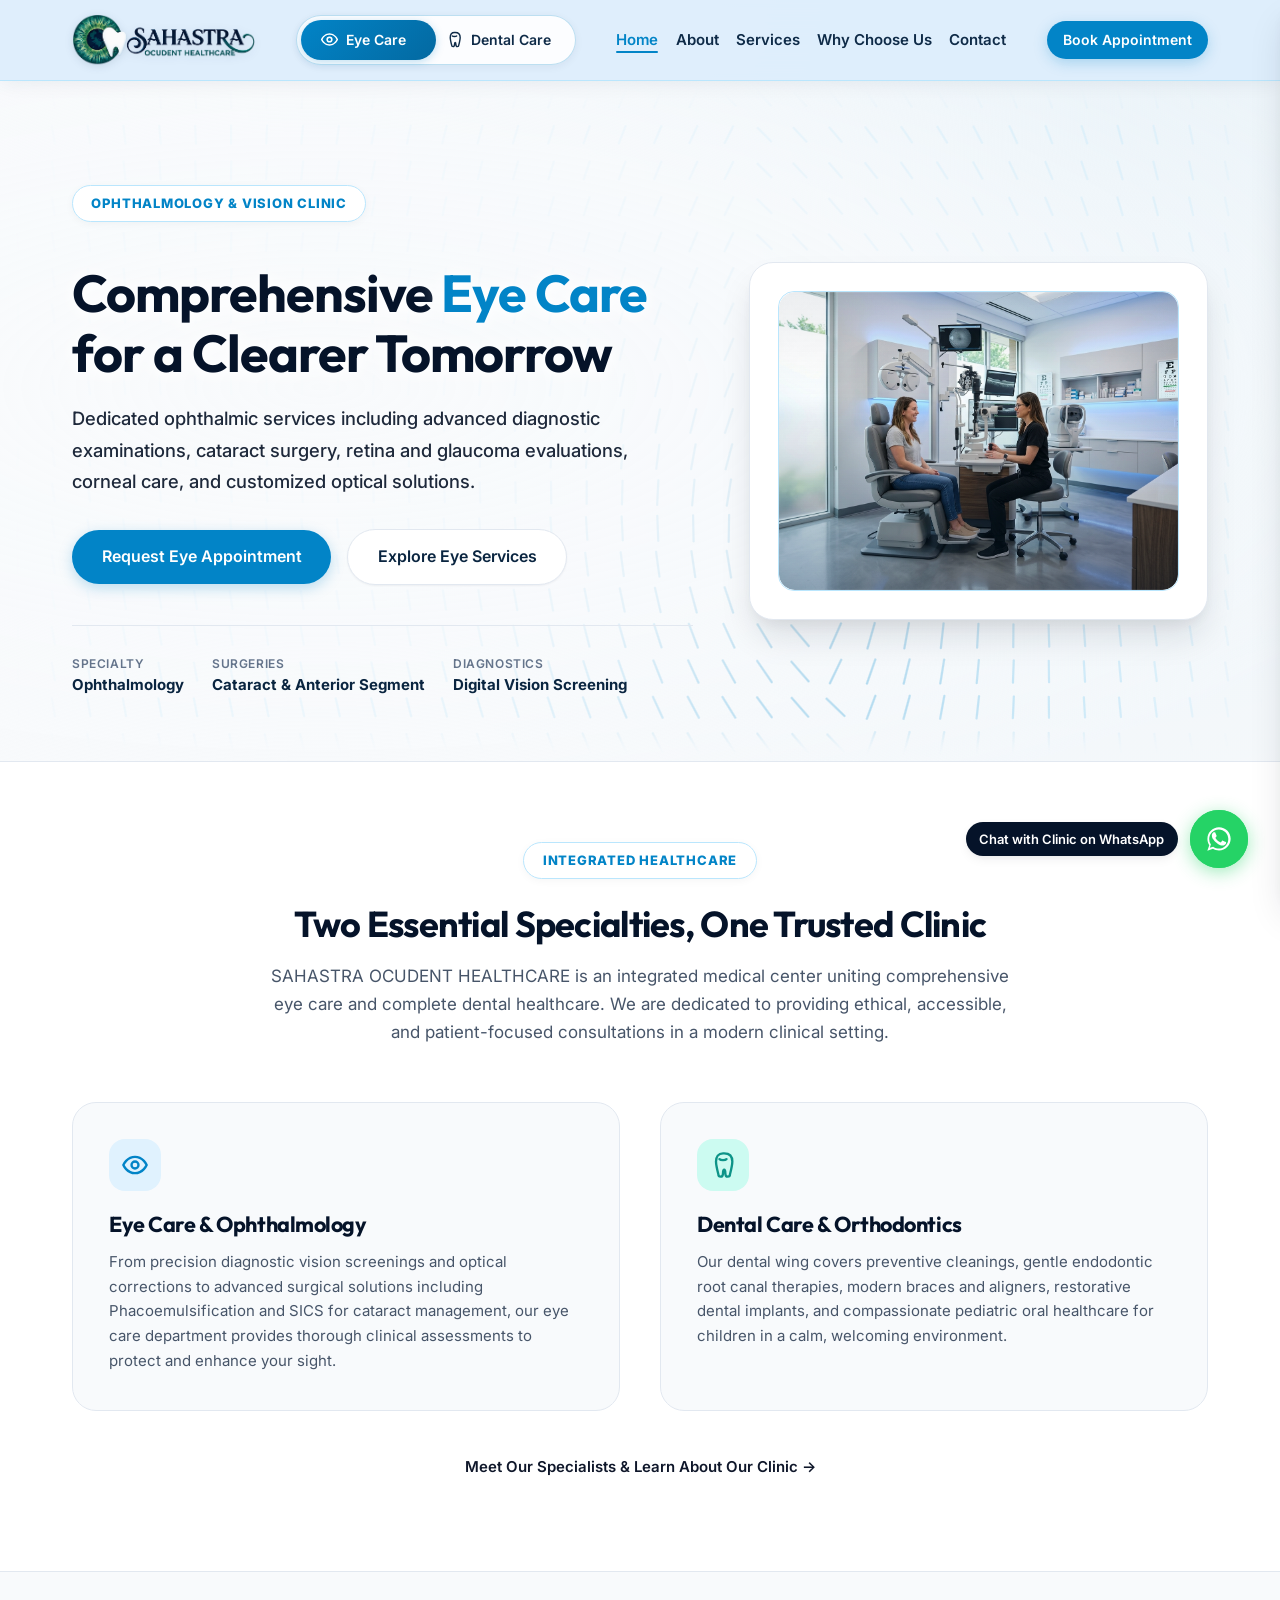
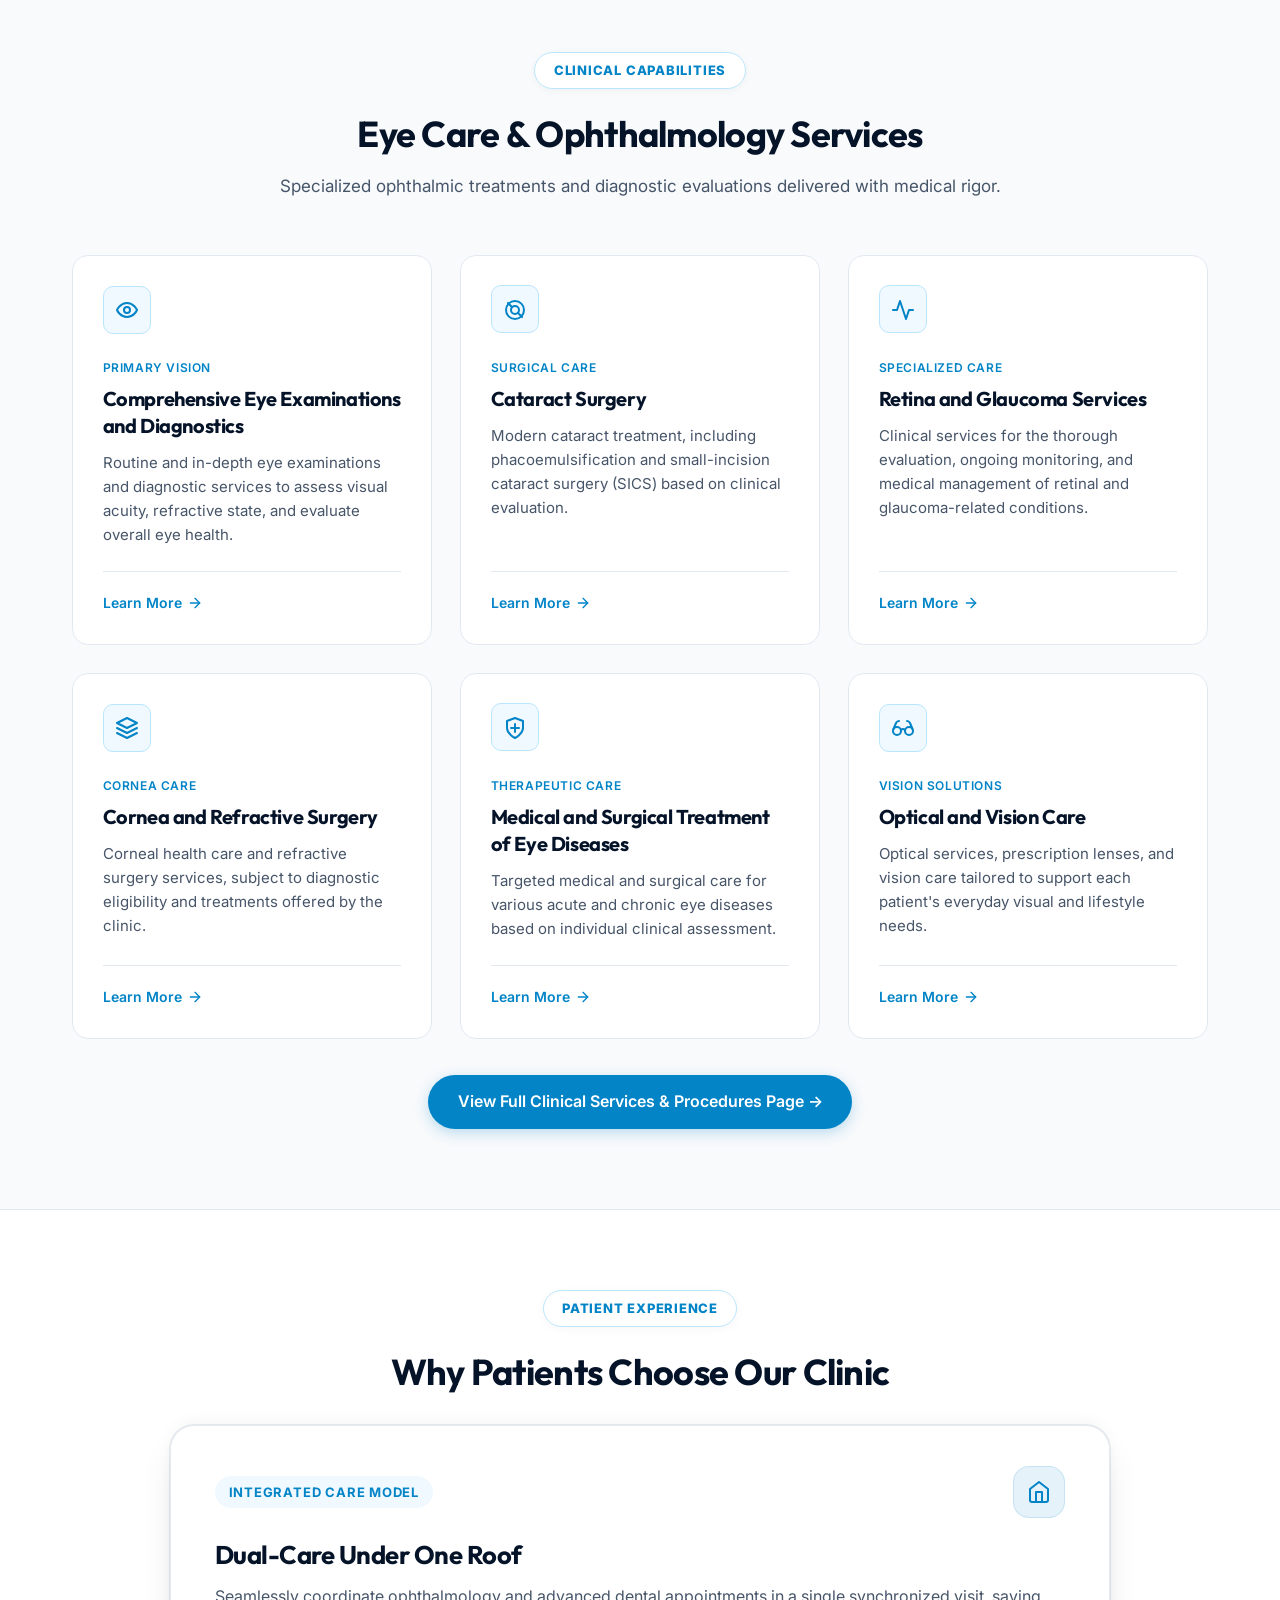
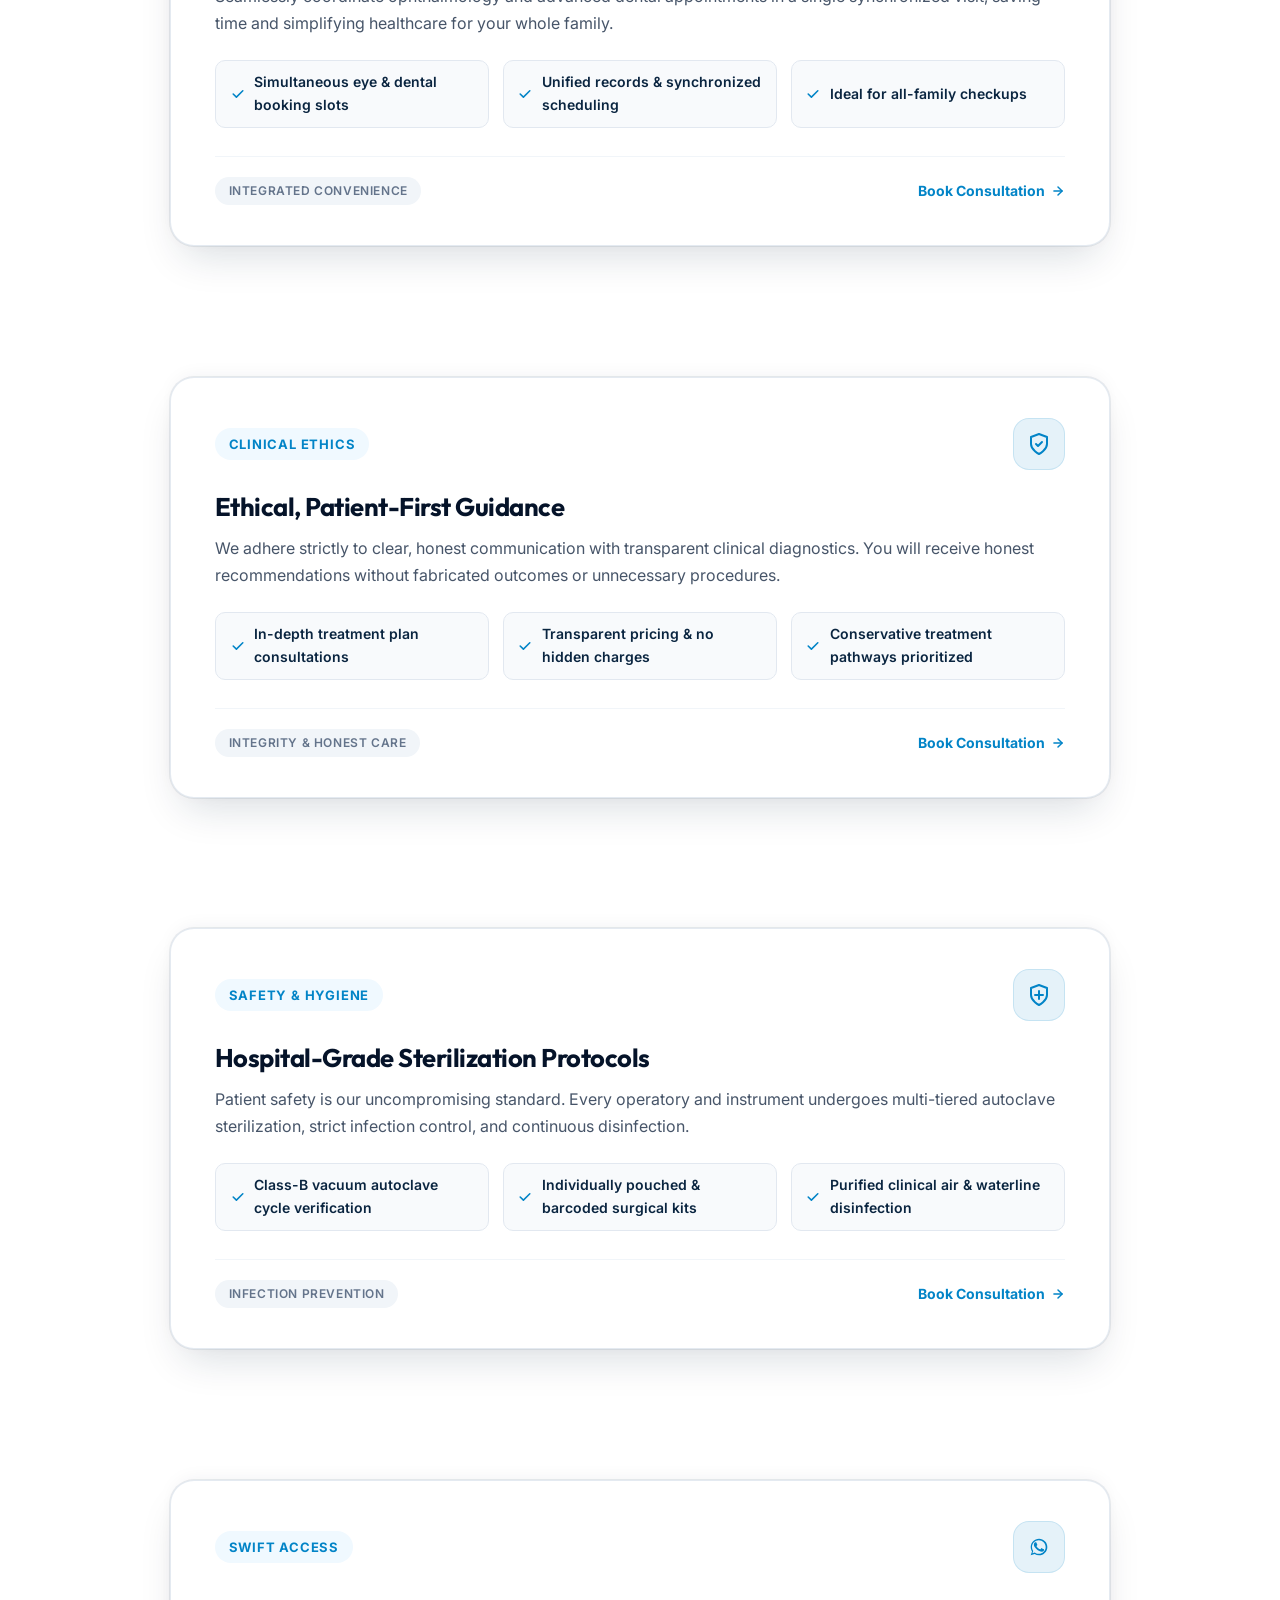
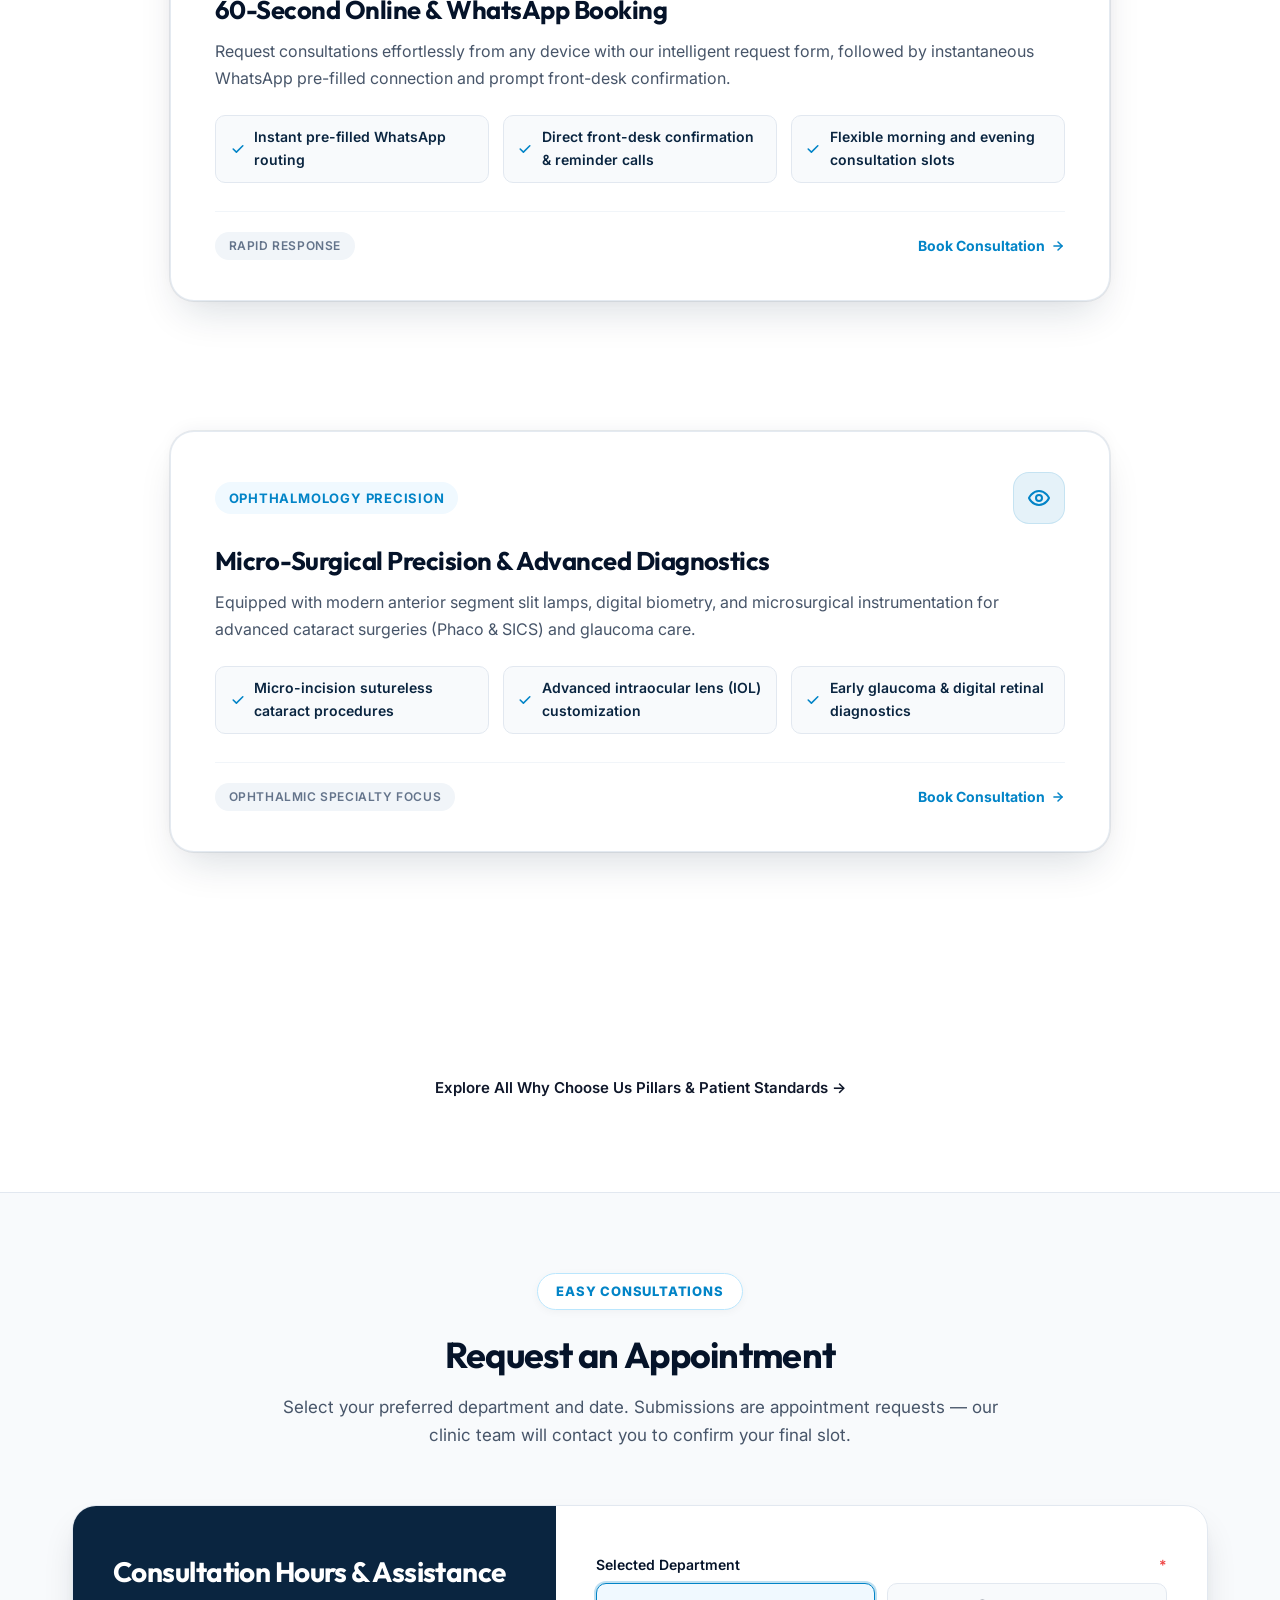
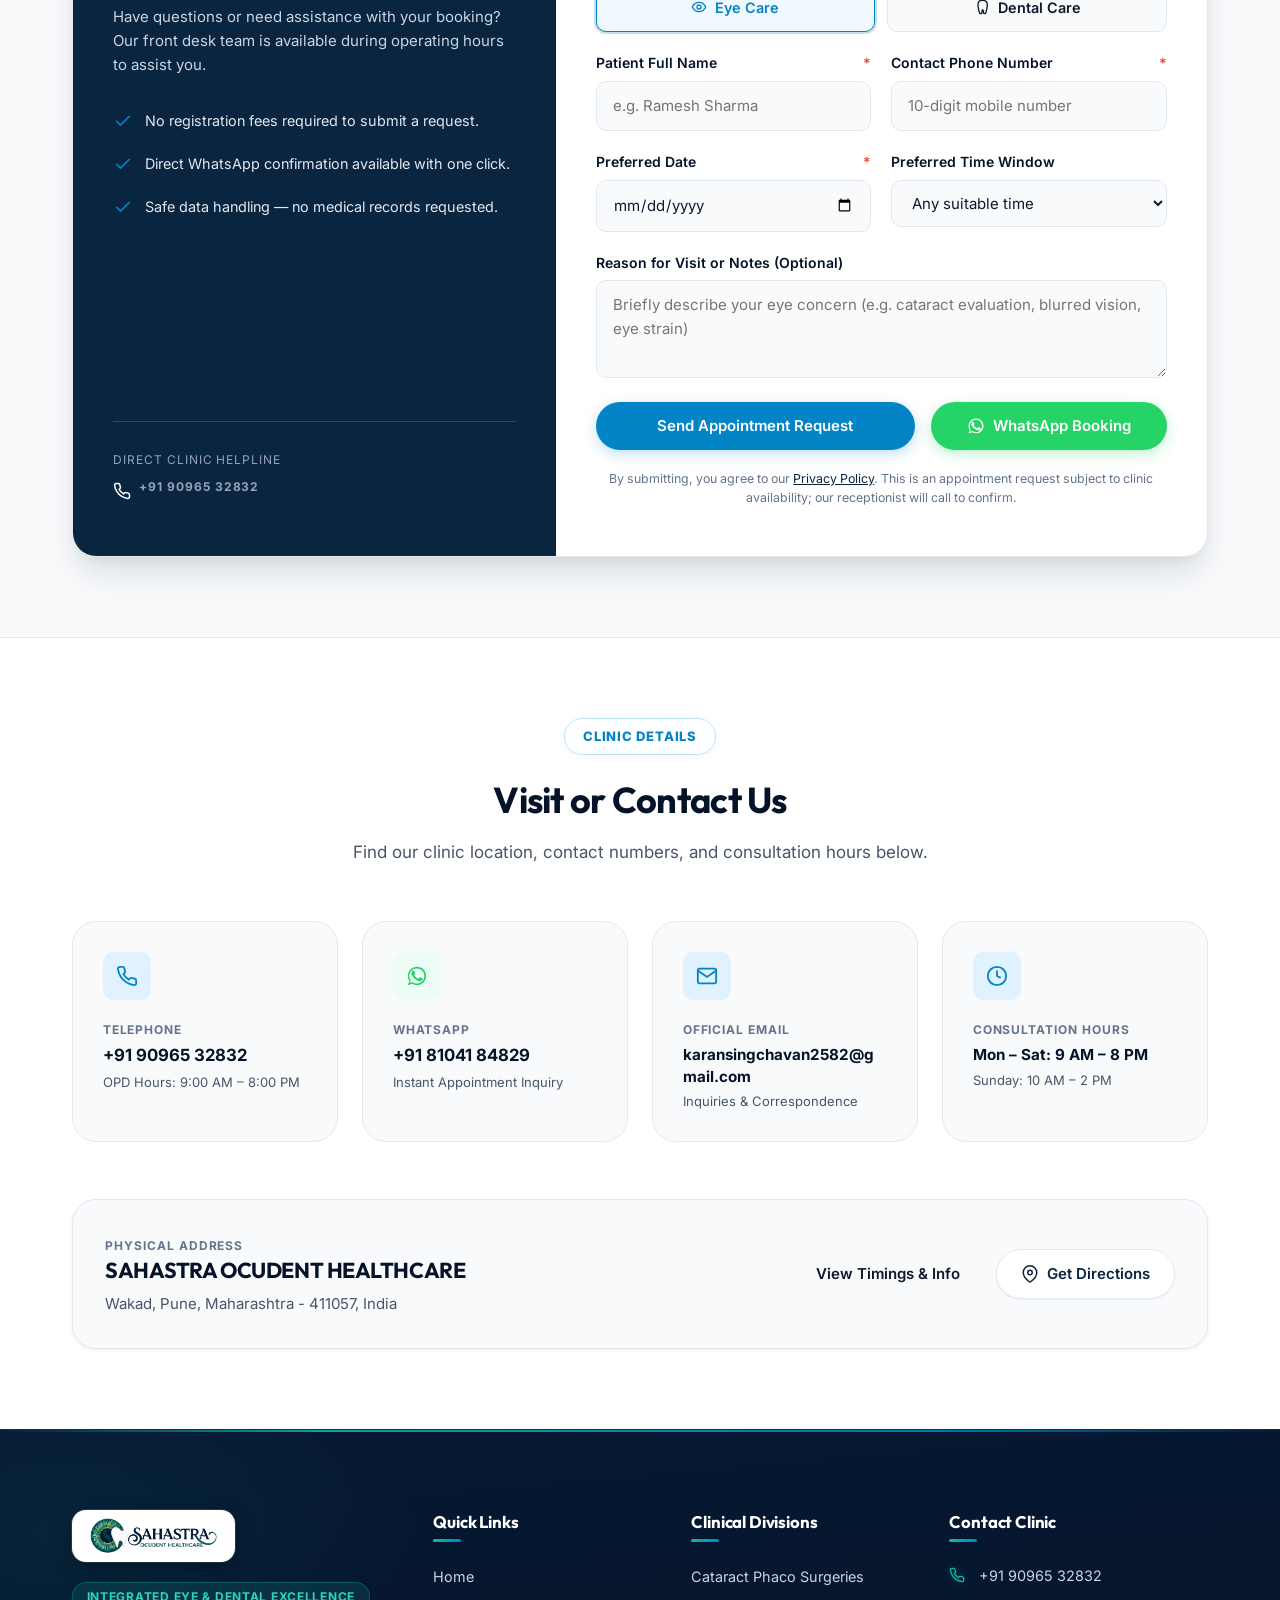
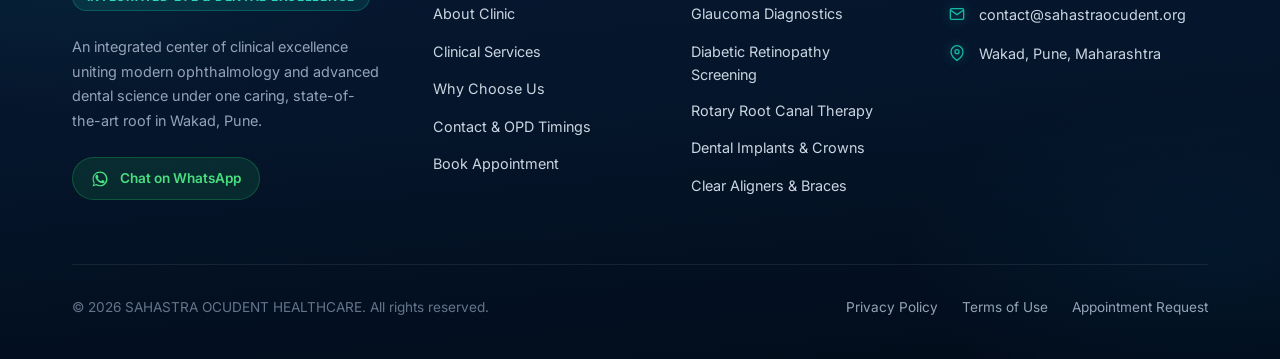
==== commit cb12c3cc: "v1.2" ====
--- a/index.html
+++ b/index.html
@@ -20,7 +20,7 @@
   <link href="https://fonts.googleapis.com/css2?family=Inter:wght@400;500;600;700&family=Outfit:wght@500;600;700;800&display=swap" rel="stylesheet">
 
   <!-- Custom Stylesheet -->
-  <link rel="stylesheet" href="css/style.css?v=4.3">
+  <link rel="stylesheet" href="css/style.css?v=4.4">
 </head>
 <body>
 
@@ -673,6 +673,6 @@
   <script src="js/data.js"></script>
   <script src="js/magnetLines.js"></script>
   <script src="js/scrollStack.js"></script>
-  <script src="js/app.js?v=4.3"></script>
+  <script src="js/app.js?v=4.4"></script>
 </body>
 </html>
